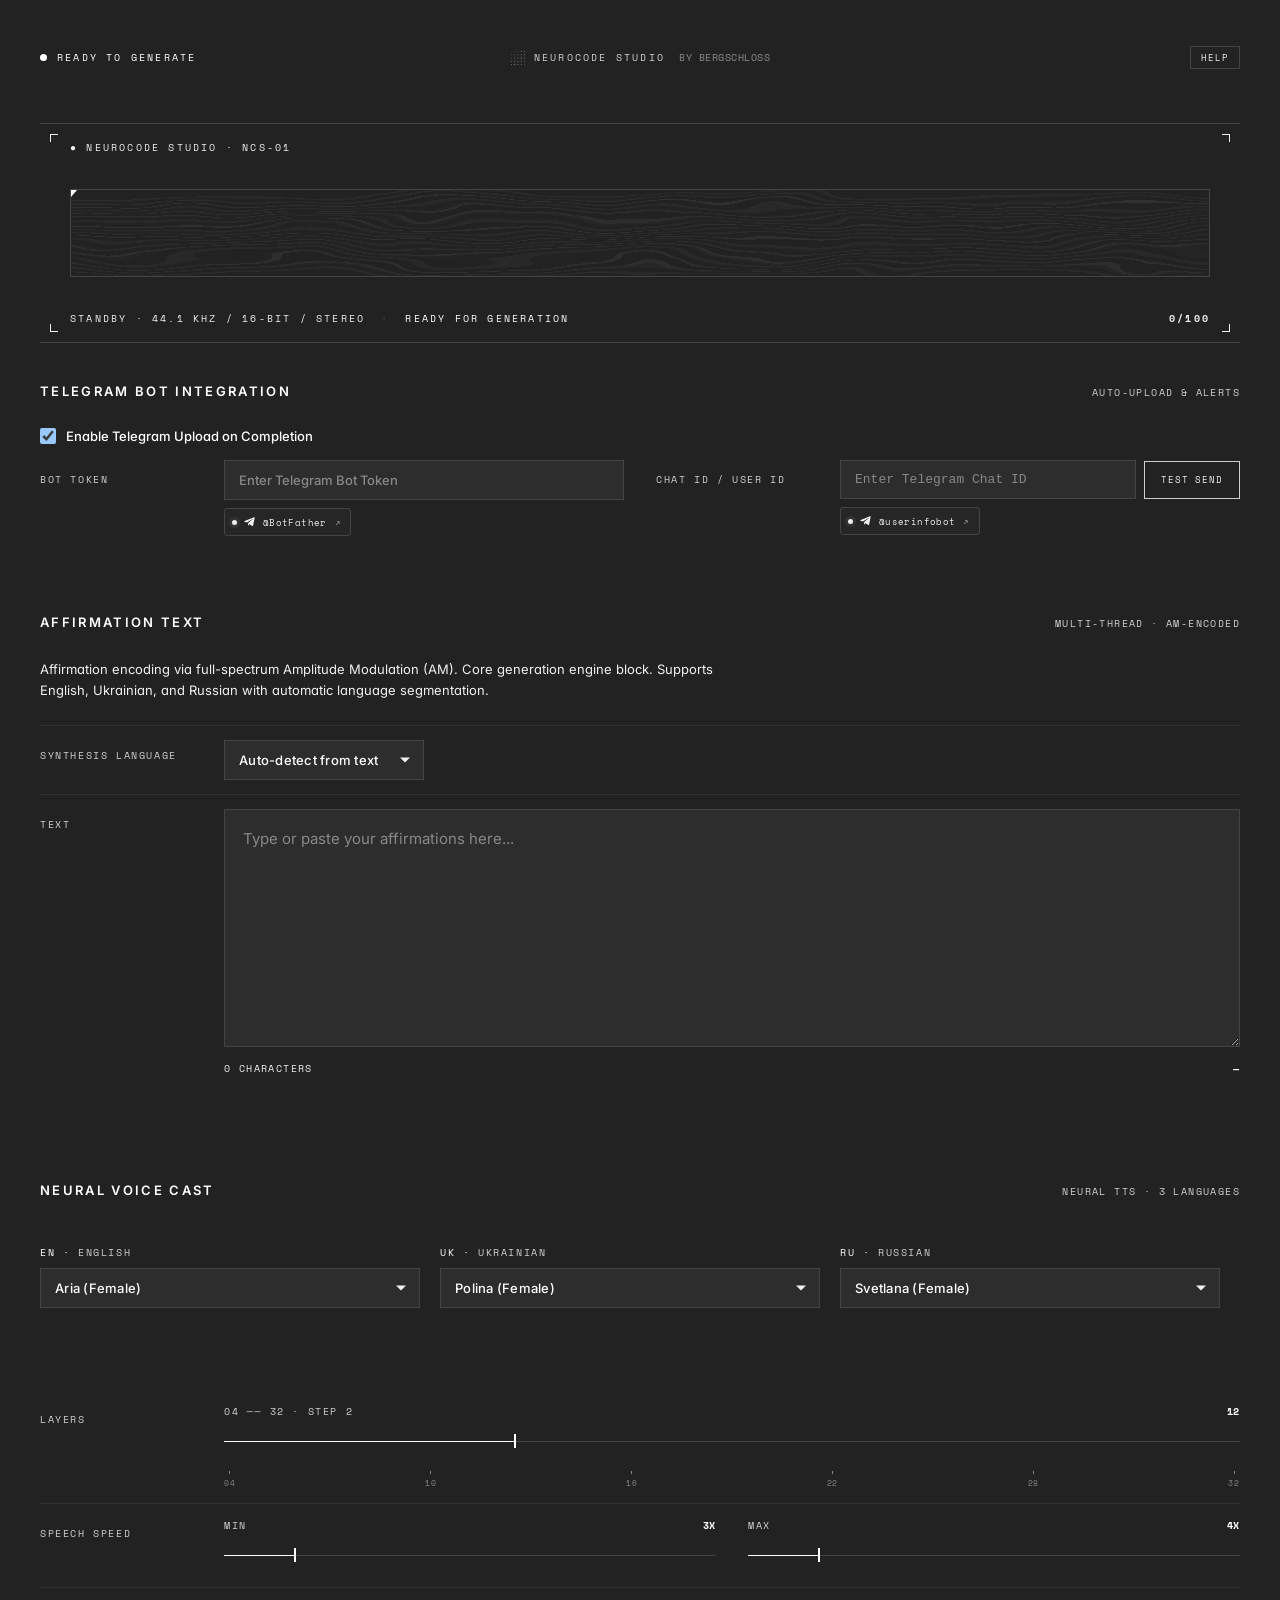
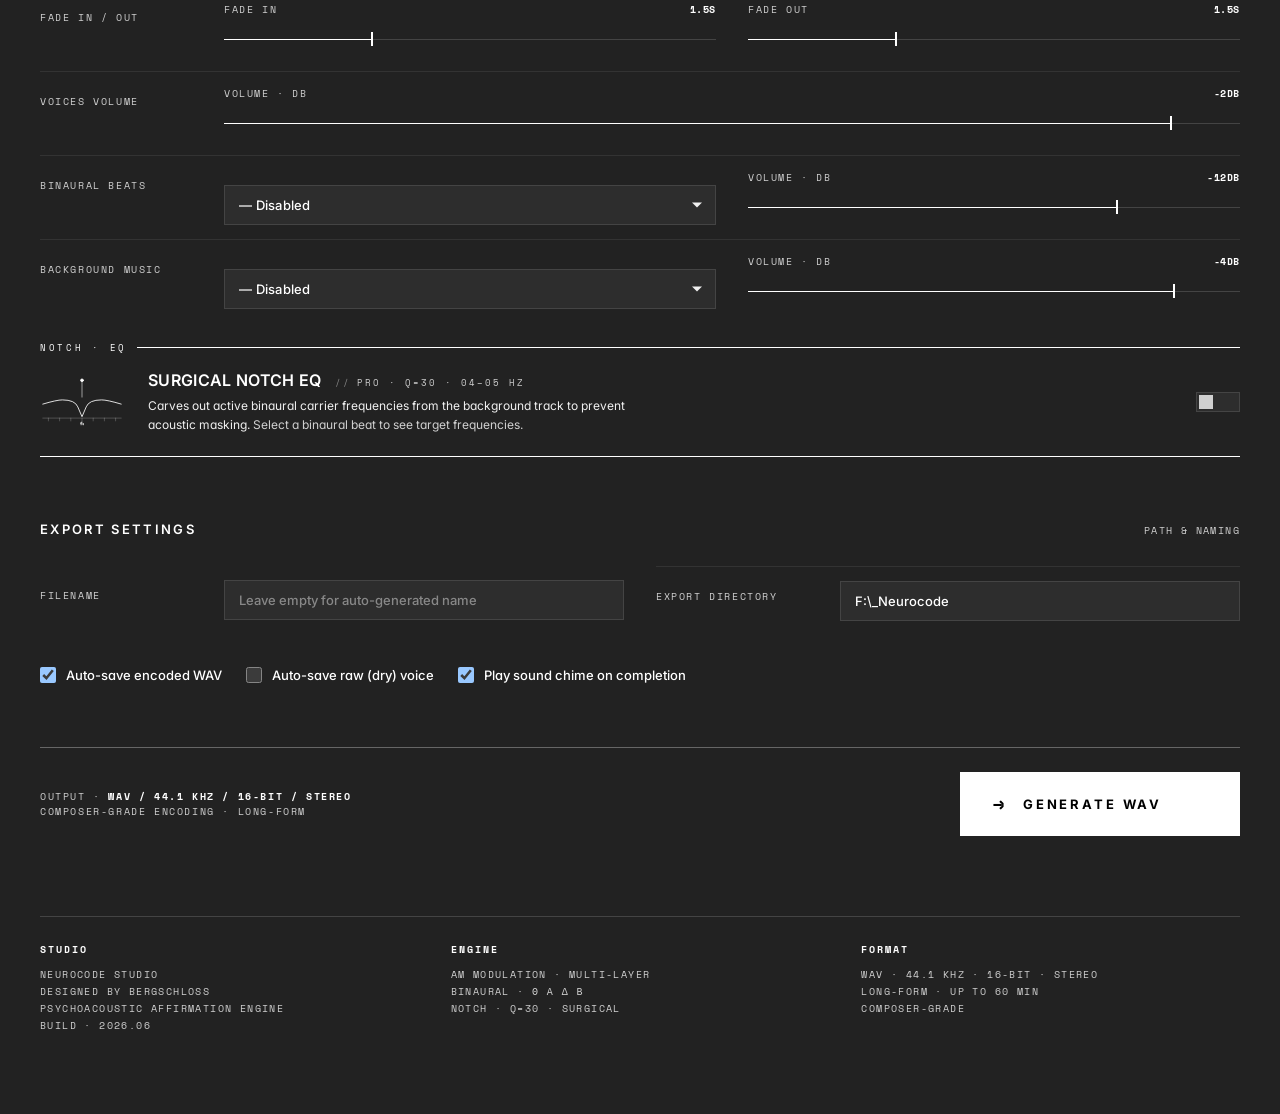
==== static/index.html @ 4fa25d0a "Enable automatic Telegram delivery by default" ====
<!DOCTYPE html>
<html lang="en" style="background: #222222; color-scheme: dark;">
<head>
<meta charset="UTF-8"/>
<meta name="viewport" content="width=device-width,initial-scale=1"/>
<meta name="theme-color" content="#222222"/>
<title>Neurocode Studio</title>
<link rel="preconnect" href="https://fonts.googleapis.com"/>
<link rel="preconnect" href="https://fonts.gstatic.com" crossorigin/>
<link href="https://fonts.googleapis.com/css2?family=Inter:wght@200;300;400;500;600;700;800;900&family=Space+Mono:wght@400;700&family=Noto+Serif+JP:wght@400;700&display=swap" rel="stylesheet"/>
<link rel="stylesheet" href="/static/style.css"/>
<style>
  html, body { background: #222222 !important; color: #ffffff !important; margin: 0; padding: 0; }
</style>
</head>
<body style="background: #222222; color: #ffffff;">

<div class="app">

  <!-- TOP BAR (status + meta) -->
  <div class="topbar">
    <div class="topbar-left">
      <span class="gen-status" id="gen-status" data-state="idle">
        <span class="gs-dot"></span>
        <span class="gs-state" id="gs-state">Ready to generate</span>
      </span>
    </div>
    <div class="topbar-center topbar-center-pulse">
      <svg id="grid-pulse-small" viewBox="0 0 170 170"></svg>
      <span>Neurocode Studio <span style="font-size: 10px; opacity: 0.6; font-weight: 300; letter-spacing: 0.5px; margin-left: 6px;">by Bergschloss</span></span>
    </div>
    <div class="topbar-right">
      <button class="loader-settings-btn" id="help-toggle-btn" onclick="toggleHelpMode()">Help</button>
    </div>
  </div>

  <!-- TOP LOADER SECTION -->
  <div id="top-loader-container">
    <!-- Loader Shell -->
    <div id="top-loader" class="loader-shell">
      <!-- Corners -->
      <div class="corner corner-tl"></div>
      <div class="corner corner-tr"></div>
      <div class="corner corner-bl"></div>
      <div class="corner corner-br"></div>

      <!-- Top bar -->
      <div class="loader-shell-top">
        <span>● NEUROCODE STUDIO · NCS-01</span>
      </div>

      <!-- Center content -->
      <div class="loader-content" id="loader-visual-content">
        <div class="lf-bar">
          <span class="lf-marker" aria-hidden="true"></span>
          <div class="lf-marble-base" aria-hidden="true">
            <svg viewBox="0 0 1000 88" preserveAspectRatio="none">
              <defs>
                <filter id="lf-liquid" x="-2%" y="-20%" width="104%" height="140%">
                  <feTurbulence type="fractalNoise" baseFrequency="0.006 0.025" numOctaves="2" seed="5">
                    <animate attributeName="baseFrequency" dur="18s"
                      values="0.006 0.025;0.012 0.04;0.006 0.025" repeatCount="indefinite"/>
                  </feTurbulence>
                  <feDisplacementMap in="SourceGraphic" scale="38"/>
                </filter>
              </defs>
              <g filter="url(#lf-liquid)" stroke="var(--lf-base)" stroke-width=".7" fill="none" id="lfBase"></g>
            </svg>
          </div>
          <div class="lf-fill" id="lfFill" style="width: 0%;">
            <div class="lf-marble-fill-inner" aria-hidden="true">
              <svg viewBox="0 0 1000 88" preserveAspectRatio="none">
                <g filter="url(#lf-liquid)" stroke="var(--lf-fill)" stroke-width=".75" fill="none" id="lfFillG"></g>
              </svg>
            </div>
          </div>
        </div>
      </div>

      <!-- Bottom bar -->
      <div class="loader-shell-bottom">
        <div class="loader-status-container">
          <span id="loader-stage-label" style="flex-shrink: 0;">STANDBY</span>
          <span style="color: var(--rule-strong); flex-shrink: 0;">·</span>
          <span id="loader-ticker-label">Ready for generation</span>
        </div>
        <span id="loader-pct-label" style="font-weight: 700; flex-shrink: 0;">0/100</span>
      </div>
    </div>
  </div>

  <!-- TELEGRAM EXPORT -->
  <section class="section telegram-section">
    <header class="section-head">
      <div class="section-title">Telegram Bot Integration</div>
      <div class="section-meta">Auto-Upload & Alerts</div>
    </header>

    <div style="margin-bottom: 16px; display: flex; align-items: center; gap: 10px;">
      <label class="checkbox-container" style="display: flex; align-items: center; gap: 10px; font-size: 13px; font-weight: 500; cursor: pointer; color: var(--text-muted);">
        <input type="checkbox" id="tg-enabled" checked style="width: 16px; height: 16px; accent-color: var(--accent-light); cursor: pointer;" onchange="toggleTgFields()"/>
        <span>Enable Telegram Upload on Completion</span>
      </label>
    </div>

    <div id="tg-fields-block" style="display: none; transition: opacity 0.3s ease;">
      <div class="grid-two-cols telegram-fields-grid">
        <div class="field">
          <div class="field-label">Bot Token</div>
          <div class="field-body">
            <input class="telegram-token-input" type="text" id="tg-token" placeholder="Enter Telegram Bot Token" autocomplete="off" spellcheck="false"/>
            <button class="telegram-helper" type="button" onclick="openTelegramHelper('BotFather')" aria-label="Open BotFather in Telegram">
              <span class="telegram-helper-dot" aria-hidden="true"></span>
              <svg class="telegram-helper-icon" viewBox="0 0 24 24" aria-hidden="true">
                <path d="M21.4 3.4 18.2 19c-.2 1.1-.9 1.4-1.8.9l-4.9-3.6-2.4 2.3c-.3.3-.5.5-1 .5l.4-5 9-8.1c.4-.4-.1-.6-.6-.2L5.8 12.8 1 11.3c-1-.3-1-1 .2-1.5L20 2.6c.9-.3 1.7.2 1.4.8Z"/>
              </svg>
              <span>@BotFather</span>
              <span class="telegram-helper-arrow" aria-hidden="true">↗</span>
            </button>
            <div class="help-block">HTTP API Token from @BotFather (e.g. 123456789:ABCDefGh...).</div>
          </div>
        </div>

        <div class="field">
          <div class="field-label">Chat ID / User ID</div>
          <div class="field-body">
            <div style="display: flex; gap: 8px; align-items: center;">
              <input type="text" id="tg-chat-id" placeholder="Enter Telegram Chat ID" style="flex: 1; font-family: monospace;"/>
              <button class="loader-settings-btn" id="btn-tg-test" style="height: 38px; padding: 0 16px; margin: 0; white-space: nowrap;" onclick="testTelegramConnection()">Test Send</button>
            </div>
            <button class="telegram-helper" type="button" onclick="openTelegramHelper('userinfobot')" aria-label="Open userinfobot in Telegram">
              <span class="telegram-helper-dot" aria-hidden="true"></span>
              <svg class="telegram-helper-icon" viewBox="0 0 24 24" aria-hidden="true">
                <path d="M21.4 3.4 18.2 19c-.2 1.1-.9 1.4-1.8.9l-4.9-3.6-2.4 2.3c-.3.3-.5.5-1 .5l.4-5 9-8.1c.4-.4-.1-.6-.6-.2L5.8 12.8 1 11.3c-1-.3-1-1 .2-1.5L20 2.6c.9-.3 1.7.2 1.4.8Z"/>
              </svg>
              <span>@userinfobot</span>
              <span class="telegram-helper-arrow" aria-hidden="true">↗</span>
            </button>
            <div class="help-block">Your personal Telegram User ID (e.g. 123456789). Do NOT enter the bot's ID. Use @userinfobot to find your ID.</div>
          </div>
        </div>
      </div>
    </div>
  </section>

  <!-- SECTION 01 — TEXT INPUT -->
  <section class="section">
    <header class="section-head">
      <div class="section-title">Affirmation Text</div>
      <div class="section-meta">Multi-thread · AM-encoded</div>
    </header>
    <div class="section-desc">
      Affirmation encoding via full-spectrum Amplitude Modulation (AM). Core generation engine block. Supports English, Ukrainian, and Russian with automatic language segmentation.
    </div>

    <div class="field">
      <div class="field-label">Synthesis Language</div>
      <div class="field-body">
        <div class="sel-wrap">
          <select id="lang-main" onchange="onInput('main')">
            <option value="auto" selected>Auto-detect from text</option>
            <option value="en">English · EN</option>
            <option value="uk">Ukrainian · UK</option>
            <option value="ru">Russian · RU</option>
          </select>
        </div>
        <div class="help-block">Speech synthesis language. "Auto" will dynamically detect the language for each sentence based on character patterns.</div>
      </div>
    </div>

    <div class="field">
      <div class="field-label">Text</div>
      <div class="field-body">
        <textarea id="text-main" rows="8" oninput="onInput('main')" autocomplete="off" placeholder="Type or paste your affirmations here..."></textarea>
        <div class="info-row">
          <span id="count-main">0 characters</span>
          <span id="dur-main">—</span>
        </div>
        <div class="lang-preview" id="preview-main"></div>
        <div class="help-block">Enter affirmation sentences to synthesize and layer across different speeds and carrier frequencies. The generated audio is experimental and is not a medical treatment.</div>
      </div>
    </div>
  </section>

  <!-- SECTION 02 — VOICE -->
  <section class="section">
    <header class="section-head">
      <div class="section-title">Neural Voice Cast</div>
      <div class="section-meta">Neural TTS · 3 Languages</div>
    </header>

    <div class="voice-grid">
      <div class="lang-group">
        <label><span class="lg-num">EN · </span>English</label>
        <div class="sel-wrap">
          <select id="voice-en">
            <option value="en-US-AriaNeural">Aria (Female)</option>
            <option value="en-US-GuyNeural">Guy (Male)</option>
          </select>
        </div>
      </div>
      <div class="lang-group">
        <label><span class="lg-num">UK · </span>Ukrainian</label>
        <div class="sel-wrap">
          <select id="voice-uk">
            <option value="uk-UA-PolinaNeural">Polina (Female)</option>
            <option value="uk-UA-OstapNeural">Ostap (Male)</option>
          </select>
        </div>
      </div>
      <div class="lang-group">
        <label><span class="lg-num">RU · </span>Russian</label>
        <div class="sel-wrap">
          <select id="voice-ru">
            <option value="ru-RU-SvetlanaNeural">Svetlana (Female)</option>
            <option value="ru-RU-DmitryNeural">Dmitry (Male)</option>
          </select>
        </div>
      </div>
    </div>
    <div class="help-block" style="margin-top: 14px;">Select the neural voice to use for each detected language.</div>
  </section>

  <!-- SECTION 03 — PARAMS -->
  <section class="section">

    <!-- Encoder core -->
    <div class="field">
      <div class="field-label">Layers</div>
      <div class="field-body">
        <div class="slider-block" id="layers-slider-block">
          <div class="slider-meta"><span class="desc">04 ── 32 · step 2</span><span class="v" id="lbl-layers">12</span></div>
          <div class="slider-track">
            <input type="range" id="layers" min="4" max="32" step="2" value="12" oninput="sync(this,'lbl-layers')"/>
          </div>
          <div class="slider-ticks"><span>04</span><span>10</span><span>16</span><span>22</span><span>28</span><span>32</span></div>
        </div>
        <div class="help-block">The number of parallel layers of AM-modulated speech to build psychoacoustic density. More layers create a thicker chorus effect but require more processing time.</div>
      </div>
    </div>

    <div class="field">
      <div class="field-label">Speech Speed</div>
      <div class="field-body">
        <div class="grid-two-cols">
          <div class="slider-block">
            <div class="slider-meta"><span class="desc">Min</span><span class="v" id="lbl-smin">3x</span></div>
            <div class="slider-track">
              <input type="range" id="speed-min" min="2" max="9" step="0.5" value="3" oninput="sync(this,'lbl-smin','x')"/>
            </div>
          </div>
          <div class="slider-block">
            <div class="slider-meta"><span class="desc">Max</span><span class="v" id="lbl-smax">4x</span></div>
            <div class="slider-track">
              <input type="range" id="speed-max" min="3" max="10" step="0.5" value="4" oninput="sync(this,'lbl-smax','x')"/>
            </div>
          </div>
        </div>
        <div class="help-block">The rate of speech speed-up for the audio layers. Each layer is stretched by a random rate within these limits to create an asynchronous choir effect.</div>
      </div>
    </div>

    <div class="field">
      <div class="field-label">Fade In / Out</div>
      <div class="field-body">
        <div class="grid-two-cols">
          <div class="slider-block">
            <div class="slider-meta"><span class="desc">Fade In</span><span class="v" id="lbl-sil-start">1.5s</span></div>
            <div class="slider-track">
              <input type="range" id="sil-start" min="0" max="5" step="0.5" value="1.5" oninput="sync(this,'lbl-sil-start','s')"/>
            </div>
          </div>
          <div class="slider-block">
            <div class="slider-meta"><span class="desc">Fade Out</span><span class="v" id="lbl-sil-end">1.5s</span></div>
            <div class="slider-track">
              <input type="range" id="sil-end" min="0" max="5" step="0.5" value="1.5" oninput="sync(this,'lbl-sil-end','s')"/>
            </div>
          </div>
        </div>
        <div class="help-block">The duration in seconds for smooth volume fade-in at the beginning and fade-out at the end of the track.</div>
      </div>
    </div>

    <div class="field">
      <div class="field-label">Voices Volume</div>
      <div class="field-body">
        <div class="slider-block">
          <div class="slider-meta"><span class="desc">Volume · dB</span><span class="v" id="lbl-voice-vol">-2dB</span></div>
          <div class="slider-track">
            <input type="range" id="voice-volume" min="-30" max="0" step="1" value="-2" oninput="sync(this,'lbl-voice-vol','dB')"/>
          </div>
        </div>
        <div class="help-block">Adjust the relative volume of the modulated voice layers in the mix. 0 dB is full volume.</div>
      </div>
    </div>

    <div class="field">
      <div class="field-label">Binaural Beats</div>
      <div class="field-body">
        <div class="grid-two-cols" style="align-items:end">
          <div class="sel-wrap">
            <select id="binaural-type">
              <option value="none" selected>— Disabled</option>
              <option value="turbo_manipura">Turbo-Manipura · 126Hz+330Hz+528Hz</option>
              <option value="theta">Theta · 04 Hz · Meditation</option>
              <option value="alpha">Alpha · 10 Hz · Focus</option>
              <option value="delta">Delta · 02 Hz · Sleep / Repair</option>
              <option value="beta">Beta · 15 Hz · Activity</option>
            </select>
          </div>
          <div class="slider-block">
            <div class="slider-meta"><span class="desc">Volume · dB</span><span class="v" id="lbl-binaural-vol">-12dB</span></div>
            <div class="slider-track">
              <input type="range" id="binaural-volume" min="-30" max="-6" step="1" value="-12" oninput="sync(this,'lbl-binaural-vol','dB')"/>
            </div>
          </div>
        </div>
        <div class="help-block">Optional binaural beat presets for experimentation. Headphones are required to perceive the channel-frequency difference; specific health or cognitive effects are not guaranteed.</div>
      </div>
    </div>

    <div class="field">
      <div class="field-label">Background Music</div>
      <div class="field-body">
        <div class="grid-two-cols" style="align-items:end">
          <div class="sel-wrap">
            <select id="music-type">
              <option value="none">— Disabled</option>
            </select>
          </div>
          <div class="slider-block">
            <div class="slider-meta"><span class="desc">Volume · dB</span><span class="v" id="lbl-music-vol">-4dB</span></div>
            <div class="slider-track">
              <input type="range" id="music-volume" min="-30" max="0" step="1" value="-4" oninput="sync(this,'lbl-music-vol','dB')"/>
            </div>
          </div>
        </div>
        <div class="help-block">Background musical track for pleasant listening. Voice layers and binaural carriers will be mixed down together with this music.</div>
      </div>
    </div>

    <!-- NOTCH EQ -->
    <div id="notch-row">
      <div class="notch-icon" aria-hidden="true">
        <!-- Editorial monochrome: frequency response with surgical notch -->
        <svg viewBox="0 0 120 70" fill="none" stroke="currentColor" stroke-linecap="round" stroke-linejoin="round">
          <!-- baseline -->
          <line x1="4" y1="58" x2="116" y2="58" stroke-width=".6" opacity=".5"/>
          <!-- frequency ticks on baseline -->
          <g stroke-width=".6" opacity=".5">
            <line x1="12" y1="58" x2="12" y2="62"/>
            <line x1="28" y1="58" x2="28" y2="62"/>
            <line x1="44" y1="58" x2="44" y2="62"/>
            <line x1="60" y1="58" x2="60" y2="64"/>
            <line x1="76" y1="58" x2="76" y2="62"/>
            <line x1="92" y1="58" x2="92" y2="62"/>
            <line x1="108" y1="58" x2="108" y2="62"/>
          </g>
          <!-- response curve carved at center -->
          <path d="M4 38 Q 24 32 32 32 Q 50 32 54 42 L 60 56 L 66 42 Q 70 32 88 32 Q 96 32 116 38" stroke-width="1.2"/>
          <!-- marker line -->
          <line x1="60" y1="6" x2="60" y2="28" stroke-width=".8"/>
          <circle cx="60" cy="4" r="2" fill="currentColor"/>
          <!-- frequency label hairlines -->
          <text x="60" y="68" text-anchor="middle" font-family="Space Mono" font-size="5" fill="currentColor" opacity=".7">f₀</text>
        </svg>
      </div>
      <div class="notch-body">
        <div class="notch-head">
          <div class="notch-title">Surgical Notch EQ</div>
          <div class="notch-tag">Pro · Q=30 · 04–05 Hz</div>
        </div>
        <div id="notch-desc">Carves out the active binaural carrier frequencies from the background track to prevent acoustic masking. Active only when binaural + music are enabled.</div>
      </div>
      <label class="switch" title="Notch EQ">
        <input type="checkbox" id="notch-toggle">
        <span class="slider"></span>
      </label>
      <div class="help-block">A narrow notch filter that reduces background-music energy at the selected carrier frequencies.</div>
    </div>
  </section>

  <!-- SECTION 04 — EXPORT SETTINGS -->
  <section class="section">
    <header class="section-head">
      <div class="section-title">Export Settings</div>
      <div class="section-meta">Path & Naming</div>
    </header>

    <div class="grid-two-cols">
      <div class="field">
        <div class="field-label">Filename</div>
        <div class="field-body">
          <input type="text" id="export-filename" placeholder="Leave empty for auto-generated name"/>
          <div class="help-block">Specify a custom name for the exported file (e.g. my_track). Leave empty to auto-generate a name based on the text and music.</div>
        </div>
      </div>

      <div class="field">
        <div class="field-label">Export Directory</div>
        <div class="field-body">
          <div style="display: flex; gap: 8px; align-items: center;">
            <input type="text" id="export-dir" placeholder="F:\_Neurocode" value="F:\_Neurocode" style="flex: 1;"/>
            <button class="loader-settings-btn" id="btn-browse-folder" style="display: none; height: 38px; padding: 0 16px; margin: 0;" onclick="browseFolder()">Browse...</button>
          </div>
          <div class="help-block">Disk directory where the WAV files will be written. If a relative path is provided (e.g., outputs), it will be relative to the application's root folder.</div>
        </div>
      </div>
    </div>

    <div style="margin-top: 16px; display: flex; gap: 24px; flex-wrap: wrap; border-top: 1px solid var(--border-color); padding-top: 16px;">
      <label class="checkbox-container" style="display: flex; align-items: center; gap: 10px; font-size: 13px; font-weight: 500; cursor: pointer; color: var(--text-muted);">
        <input type="checkbox" id="export-autosave-encoded" checked style="width: 16px; height: 16px; accent-color: var(--accent-light); cursor: pointer;"/>
        <span>Auto-save encoded WAV</span>
      </label>
      
      <label class="checkbox-container" style="display: flex; align-items: center; gap: 10px; font-size: 13px; font-weight: 500; cursor: pointer; color: var(--text-muted);">
        <input type="checkbox" id="export-autosave-raw" style="width: 16px; height: 16px; accent-color: var(--accent-light); cursor: pointer;"/>
        <span>Auto-save raw (dry) voice</span>
      </label>
      
      <label class="checkbox-container" style="display: flex; align-items: center; gap: 10px; font-size: 13px; font-weight: 500; cursor: pointer; color: var(--text-muted);">
        <input type="checkbox" id="export-sound" checked style="width: 16px; height: 16px; accent-color: var(--accent-light); cursor: pointer;"/>
        <span>Play sound chime on completion</span>
      </label>
    </div>
  </section>

  <!-- ACTION -->
  <div class="action">
    <div class="action-meta">
      Output · <strong>WAV / 44.1 kHz / 16-bit / Stereo</strong><br/>
      Composer-grade encoding · long-form
    </div>
    <button class="btn-generate" id="btn-gen" onclick="generate()">
      <span>Generate WAV</span>
    </button>
    <button class="loader-settings-btn" id="btn-cancel" style="display:none; height:48px; padding:0 20px;" onclick="cancelGeneration()">
      Cancel
    </button>
  </div>

  <!-- PROGRESS -->
  <div class="progress-wrap" id="prog-wrap">
    <div class="progress-label"><span id="prog-stage">Processing...</span><span id="prog-pct">0%</span></div>
    <div class="progress-bar"><div class="progress-fill" id="prog-fill"></div></div>
    <div class="progress-wrap-ticks">
      <div class="progress-ticks"><span>00</span><span>25</span><span>50</span><span>75</span><span>100</span></div>
    </div>
    <div class="status-text" id="status-txt">Preparing...</div>
  </div>

  <div class="error-text" id="err-txt"></div>

  <!-- TELEGRAM UPLOADING STATUS WIDGET -->
  <div id="tg-upload-wrap" style="display: none; margin-top: 16px; padding: 16px 20px; border: 1px solid rgba(0, 136, 204, 0.25); border-radius: 8px; background: rgba(0, 136, 204, 0.04); transition: all 0.3s ease;">
    <div style="display: flex; justify-content: space-between; align-items: center; margin-bottom: 10px;">
      <div style="display: flex; align-items: center; gap: 10px; font-family: 'Space Mono', monospace; font-size: 12px; color: #0088cc; font-weight: 600;">
        <svg width="15" height="15" viewBox="0 0 24 24" fill="currentColor" style="flex-shrink: 0;"><path d="M21.4 3.4 18.2 19c-.2 1.1-.9 1.4-1.8.9l-4.9-3.6-2.4 2.3c-.3.3-.5.5-1 .5l.4-5 9-8.1c.4-.4-.1-.6-.6-.2L5.8 12.8 1 11.3c-1-.3-1-1 .2-1.5L20 2.6c.9-.3 1.7.2 1.4.8Z"/></svg>
        <span id="tg-upload-status-text">Uploading audio to Telegram Bot...</span>
      </div>
      <span id="tg-upload-badge" style="font-size: 10px; font-weight: 700; font-family: 'Space Mono', monospace; padding: 3px 8px; border-radius: 4px; background: rgba(0, 136, 204, 0.15); color: #0088cc; letter-spacing: 0.5px;">UPLOADING</span>
    </div>
    <div style="height: 4px; background: rgba(255,255,255,0.06); border-radius: 2px; overflow: hidden; position: relative;">
      <div id="tg-upload-fill" class="tg-upload-animated-bar" style="height: 100%; width: 40%; background: #0088cc; border-radius: 2px; position: absolute;"></div>
    </div>
  </div>

  <!-- SUCCESS NOTIFICATION -->
  <div class="success-wrap" id="success-wrap" style="display: none; text-align: center; padding: 24px; border: 1px solid var(--border-color); border-radius: 8px; background: rgba(255,255,255,0.01); margin-top: 20px;">
    <div style="font-size: 16px; font-weight: 600; color: var(--accent-light); margin-bottom: 8px; font-family: 'Space Mono', monospace; letter-spacing: 1px;">✓ GENERATION COMPLETE</div>
    <div style="font-size: 13px; color: var(--text-muted); line-height: 1.6;" id="success-message">
      Files saved to:<br/>
      <code id="success-path-encoded" style="display:block; margin: 10px 0; color: #fff; font-family: 'Space Mono', monospace; font-size: 12px; word-break: break-all; padding: 8px 12px; background: rgba(0,0,0,0.2); border-radius: 4px; border: 1px solid var(--border-color);">-</code>
      <code id="success-path-raw" style="display:block; margin: 10px 0; color: var(--text-muted); font-family: 'Space Mono', monospace; font-size: 12px; word-break: break-all; padding: 8px 12px; background: rgba(0,0,0,0.2); border-radius: 4px; border: 1px solid var(--border-color);">-</code>
    </div>
  </div>

  <!-- FOOTER -->
  <footer class="footer">
    <div>
      <h4>Studio</h4>
      Neurocode Studio<br/>
      Designed by Bergschloss<br/>
      Psychoacoustic affirmation engine<br/>
      Build · 2026.06
    </div>
    <div>
      <h4>Engine</h4>
      AM modulation · multi-layer<br/>
      Binaural · θ α δ β<br/>
      Notch · Q=30 · surgical
    </div>
    <div>
      <h4>Format</h4>
      WAV · 44.1 kHz · 16-bit · stereo<br/>
      Long-form · up to 60 min<br/>
      Composer-grade
    </div>
  </footer>
</div>

<script src="/static/app.js"></script>
</body>
</html>
---- static/style.css ----
/* =====================================================
   NEUROCODE STUDIO · Editorial Monochrome
   Pure black canvas · Swiss type · liquid marble hero
   ===================================================== */

*,*::before,*::after{margin:0;padding:0;box-sizing:border-box}

@keyframes tgPulseGlide {
  0% { left: 0%; width: 25%; }
  50% { left: 45%; width: 45%; }
  100% { left: 75%; width: 25%; }
}
.tg-upload-animated-bar {
  animation: tgPulseGlide 1.6s infinite ease-in-out;
}

:root{
  --bg:#222222;
  --ink:#fff;
  --ink-2:#f0f0f0;
  --ink-3:#d0d0d0;
  --ink-4:#888888;
  --rule:#444444;
  --rule-strong:#666666;
  --hair:#333333;

  --t-display:'Inter',Helvetica,Arial,sans-serif;
  --t-mono:'Space Mono','JetBrains Mono',monospace;
  --t-jp:'Noto Serif JP',serif;
}

html,body{background:var(--bg);color:var(--ink)}
body{
  font-family:var(--t-display);
  min-height:100vh;
  overflow-x:hidden;
  -webkit-font-smoothing:antialiased;
  font-feature-settings:"ss01","cv11";
}

::selection{background:var(--ink);color:#000}

/* Generic hairline rule */
.rule{display:block;width:100%;height:1px;background:var(--rule);border:0;margin:0}
.rule-strong{background:var(--rule-strong)}

/* ---------- Container ---------- */
.app{
  max-width:1280px;margin:0 auto;
  padding:32px 40px 80px;
  position:relative;
  isolation:isolate;
}

/* ---------- Topbar (replaces old status pill, full-width) ---------- */
.topbar{
  display:grid;grid-template-columns:1fr auto 1fr;
  align-items:center;gap:24px;
  padding:14px 0;
  font-family:var(--t-mono);
  font-size:10px;letter-spacing:.22em;text-transform:uppercase;
  color:var(--ink-3);
  margin-bottom:40px;
}
.topbar-left{display:flex;align-items:center;gap:18px}
.topbar-center{display:flex;align-items:center;gap:14px;justify-content:center}
.topbar-right{display:flex;align-items:center;gap:18px;justify-content:flex-end}
.topbar .sep{color:var(--ink-4)}
.topbar .val{color:var(--ink)}

/* Status indicator */
.gen-status{
  display:inline-flex;align-items:center;gap:10px;
}
.gen-status .gs-dot{
  width:7px;height:7px;border-radius:50%;background:var(--ink);
  box-shadow:0 0 0 0 rgba(255,255,255,.7);
  animation:livepulse 1.8s ease-in-out infinite;
  flex-shrink:0;
}
@keyframes livepulse{
  0%,100%{box-shadow:0 0 0 0 rgba(255,255,255,.5)}
  50%{box-shadow:0 0 0 6px rgba(255,255,255,0)}
}
.gs-state{color:var(--ink)}
.gen-status[data-state="processing"] .gs-dot{animation-duration:.6s}
.gen-status[data-state="error"] .gs-dot{background:#fff;animation:none;box-shadow:0 0 0 1px #fff}

/* ---------- Hero (masthead + liquid marble) ---------- */
.hero{
  position:relative;
  display:grid;grid-template-columns:minmax(280px, 460px) 1fr;
  gap:32px;
  margin-bottom:64px;
  border-bottom:1px solid var(--rule);
  padding-bottom:24px;
}
.masthead{
  position:relative;z-index:2;
  display:flex;flex-direction:column;
  gap:18px;
  padding-top:8px;
}
.masthead .brand-symbol{
  width:160px;height:160px;
  display:block;margin:-6px 0 4px;
}
.masthead .brand-symbol svg{width:100%;height:100%;display:block}
.masthead .dash{
  width:48px;height:1px;background:var(--ink);margin:4px 0;
}
.masthead .dates{
  font-family:var(--t-mono);font-size:13px;font-weight:400;
  color:var(--ink);letter-spacing:.04em;
}
.masthead .brand-title{
  font-family:var(--t-display);
  font-size:24px;font-weight:700;letter-spacing:.02em;
  color:var(--ink);text-transform:uppercase;
  margin-top:22px;
}
.masthead .meta{
  font-family:var(--t-mono);
  font-size:11px;line-height:1.6;letter-spacing:.06em;
  color:var(--ink-2);text-transform:uppercase;
  margin-top:6px;
}
.masthead .ticks{
  display:flex;align-items:flex-end;gap:18px;margin-top:18px;
  font-family:var(--t-mono);font-size:9px;letter-spacing:.1em;
  color:var(--ink-3);text-transform:uppercase;
}
.masthead .ticks span{
  display:flex;flex-direction:column;align-items:center;gap:4px;
}
.masthead .ticks span::before{
  content:"";width:1px;height:6px;background:var(--ink-3);
}
.masthead .ticks span.active::before{height:10px;background:var(--ink)}
.masthead .ticks span.active{color:var(--ink)}
.masthead .scale-pointer{
  display:flex;align-items:center;gap:10px;margin-top:14px;
  font-family:var(--t-mono);font-size:10px;letter-spacing:.16em;
  color:var(--ink-2);
}
.masthead .scale-pointer .arrow{
  display:inline-block;width:0;height:0;
  border-left:6px solid var(--ink);
  border-top:4px solid transparent;border-bottom:4px solid transparent;
}




.marble::after{
  content:"";position:absolute;inset:0;pointer-events:none;
  background:linear-gradient(90deg, rgba(0,0,0,.4), transparent 30%, transparent 70%, rgba(0,0,0,.6));
}
.marble-tag{
  position:absolute;right:12px;bottom:12px;z-index:2;
  font-family:var(--t-mono);font-size:10px;letter-spacing:.18em;
  color:var(--ink-2);text-transform:uppercase;
}
.marble-tag::before{content:"";display:inline-block;width:8px;height:1px;background:var(--ink-2);vertical-align:middle;margin-right:8px}

/* ---------- Section ---------- */
.section{margin-bottom:64px;position:relative}
.section-head{
  display:grid;grid-template-columns:1fr auto;gap:24px;align-items:baseline;
  padding-bottom:4px;
  margin-bottom:24px;
}
.section-num{
  display:none;
}
.section-title{
  font-family:var(--t-display);font-size:13px;font-weight:600;letter-spacing:.18em;
  text-transform:uppercase;color:var(--ink);
}
.section-meta{
  font-family:var(--t-mono);font-size:10px;letter-spacing:.14em;
  color:var(--ink-3);text-transform:uppercase;
}
.section-desc{
  margin-left:0;max-width:680px;
  font-family:var(--t-display);font-size:13px;line-height:1.6;
  color:var(--ink-2);margin-bottom:24px;
}

/* ---------- Form layout ---------- */
.field{
  display:grid;grid-template-columns:160px 1fr;gap:24px;align-items:start;
  padding:14px 0;border-top:1px solid var(--hair);
}
.field:first-child{border-top:0}
.field-label{
  font-family:var(--t-mono);font-size:10px;letter-spacing:.16em;
  color:var(--ink-3);text-transform:uppercase;padding-top:8px;
}
.field-label .num{color:var(--ink);font-weight:700}
.field-body{min-width:0}
.field-row{display:flex;align-items:center;gap:14px;flex-wrap:wrap}

/* Textarea */
textarea{
  width:100%;
  background:#2d2d2d;
  border:1px solid var(--rule);
  color:var(--ink);
  font-family:var(--t-display);
  font-size:15px;line-height:1.7;font-weight:400;
  padding:16px 18px;resize:vertical;outline:none;
  transition:border-color .2s, background-color .2s;
  border-radius:0;
}
textarea::placeholder{color:var(--ink-4);font-style:normal}
textarea:focus{border-color:var(--ink);background:#333333}

/* Select */
.sel-wrap{position:relative;display:inline-block;min-width:200px}
.sel-wrap::after{
  content:"";position:absolute;right:14px;top:50%;
  width:0;height:0;
  border-left:5px solid transparent;border-right:5px solid transparent;
  border-top:5px solid var(--ink-2);
  transform:translateY(-50%);pointer-events:none;
}
select{
  width:100%;background:#2d2d2d;
  border:1px solid var(--rule);border-radius:0;
  color:var(--ink);font-family:var(--t-display);
  font-size:13px;font-weight:500;
  padding:11px 36px 11px 14px;
  outline:none;cursor:pointer;
  appearance:none;-webkit-appearance:none;-moz-appearance:none;
  transition:border-color .2s, background-color .2s;
  letter-spacing:.02em;
}
select:hover{border-color:var(--ink-2);background:#333333}
select:focus{border-color:var(--ink);background:#333333}
select option{background:#2d2d2d;color:var(--ink);padding:8px}

/* Slider */
.slider-block{display:flex;flex-direction:column;gap:8px;min-width:0}
.slider-meta{
  display:flex;justify-content:space-between;align-items:baseline;
  font-family:var(--t-mono);font-size:10px;letter-spacing:.16em;
  color:var(--ink-3);text-transform:uppercase;
}
.slider-meta .v{color:var(--ink);font-weight:700;letter-spacing:.06em}
.slider-meta .desc{color:var(--ink-3)}
.slider-track{position:relative;padding:6px 0}
input[type=range]{
  width:100%;height:14px;background:transparent;cursor:pointer;
  outline:none;border:none;
  appearance:none;-webkit-appearance:none;
  --pct:50%;
  position:relative;z-index:2;
}
input[type=range]::-webkit-slider-runnable-track{
  height:1px;background:linear-gradient(90deg, var(--ink) 0%, var(--ink) var(--pct), var(--rule) var(--pct), var(--rule) 100%);
}
input[type=range]::-webkit-slider-thumb{
  appearance:none;-webkit-appearance:none;
  width:2px;height:14px;border-radius:0;
  background:var(--ink);
  cursor:pointer;
  margin-top:-7px;
  transition:transform .15s;
}
input[type=range]::-webkit-slider-thumb:hover{
  transform:scaleX(3);
}
input[type=range]::-moz-range-track{height:1px;background:var(--rule);border:none;border-radius:0}
input[type=range]::-moz-range-progress{height:1px;background:var(--ink);border-radius:0}
input[type=range]::-moz-range-thumb{
  width:2px;height:14px;border-radius:0;background:var(--ink);border:none;
}
/* Slider tick scale */
.slider-ticks{
  display:flex;justify-content:space-between;
  font-family:var(--t-mono);font-size:8px;letter-spacing:.1em;
  color:var(--ink-4);text-transform:uppercase;
  margin-top:4px;
}
.slider-ticks span{
  display:flex;flex-direction:column;align-items:center;gap:3px;
}
.slider-ticks span::before{
  content:"";width:1px;height:3px;background:var(--ink-4);
}

/* Toggle */
.switch{
  position:relative;display:inline-block;
  width:44px;height:20px;flex-shrink:0;
}
.switch input{opacity:0;width:0;height:0}
.slider{
  position:absolute;inset:0;cursor:pointer;
  background:#2d2d2d;
  border:1px solid var(--rule);
  transition:.25s;
}
.slider::before{
  content:"";position:absolute;
  width:14px;height:14px;
  left:2px;top:50%;transform:translateY(-50%);
  background:var(--ink-3);
  transition:.25s ease;
}
.switch:hover .slider{border-color:var(--ink-2)}
.switch input:checked + .slider{border-color:var(--ink);background:var(--ink)}
.switch input:checked + .slider::before{transform:translate(22px,-50%);background:#000}

/* Language chips */
.lang-preview{display:flex;gap:6px;flex-wrap:wrap;min-height:18px;margin-top:10px}
.chip{
  display:inline-flex;align-items:center;gap:6px;
  padding:3px 10px;border:1px solid var(--ink);
  font-family:var(--t-mono);font-size:9px;font-weight:700;
  letter-spacing:.18em;text-transform:uppercase;
  color:var(--ink);background:transparent;
  animation:chipIn .3s ease;
}
@keyframes chipIn{from{opacity:0;transform:translateY(3px)}to{opacity:1;transform:none}}
.chip-uk{} .chip-ru{} .chip-en{}
.chip-uk::before{content:"·"; color:var(--ink-3)}
.chip-ru::before{content:"·"; color:var(--ink-3)}
.chip-en::before{content:"·"; color:var(--ink-3)}

/* Info row under text */
.info-row{
  display:flex;justify-content:space-between;align-items:baseline;
  font-family:var(--t-mono);font-size:10px;letter-spacing:.14em;
  color:var(--ink-3);text-transform:uppercase;
  margin-top:10px;
}
.info-row #count-main{color:var(--ink-2)}
.info-row #dur-main{color:var(--ink);font-weight:700}

/* Pipeline diagram (editorial) */
.pipeline{
  display:grid;grid-template-columns:repeat(5,1fr);
  align-items:center;gap:0;
  padding:24px 0;margin-bottom:24px;
  border-top:1px solid var(--rule);border-bottom:1px solid var(--rule);
}
.flow-block{
  text-align:center;padding:0 14px;
  font-family:var(--t-mono);font-size:10px;letter-spacing:.16em;
  text-transform:uppercase;color:var(--ink-2);
}
.flow-block .fb-name{
  font-family:var(--t-display);font-size:13px;letter-spacing:.02em;
  font-weight:600;color:var(--ink);text-transform:uppercase;
  display:block;margin-bottom:6px;
}
.flow-block .fb-sub{
  font-size:9px;letter-spacing:.14em;color:var(--ink-3);
}
.flow-arrow{
  display:flex;align-items:center;justify-content:center;
  color:var(--ink-3);
}
.flow-arrow svg{width:100%;height:14px;max-width:80px}

/* Voice grid */
.voice-grid{
  display:grid;grid-template-columns:repeat(3,1fr);
  gap:0;
}
.lang-group{
  padding:18px 20px 18px 0;
}
.lang-group label{
  display:block;
  font-family:var(--t-mono);font-size:10px;letter-spacing:.16em;
  color:var(--ink-3);text-transform:uppercase;margin-bottom:8px;
}
.lang-group label .lg-num{color:var(--ink)}

/* Notch EQ — premium editorial row */
#notch-row{
  display:grid;grid-template-columns:auto 1fr auto;
  gap:24px;align-items:center;
  padding:22px 0;margin-top:24px;
  border-top:1px solid var(--ink);border-bottom:1px solid var(--ink);
  position:relative;
}
#notch-row::before{
  content:"NOTCH · EQ";position:absolute;top:-7px;left:0;
  background:var(--bg);padding:0 10px 0 0;
  font-family:var(--t-mono);font-size:9px;letter-spacing:.3em;
  color:var(--ink);
}
.notch-icon{
  width:84px;height:64px;flex-shrink:0;
  display:flex;align-items:center;justify-content:center;
  color:var(--ink);
}
.notch-icon svg{width:100%;height:100%}
.notch-body{min-width:0}
.notch-head{display:flex;align-items:baseline;gap:14px;margin-bottom:6px}
.notch-title{
  font-family:var(--t-display);font-size:16px;font-weight:600;
  letter-spacing:.02em;color:var(--ink);text-transform:uppercase;
}
.notch-tag{
  font-family:var(--t-mono);font-size:9px;letter-spacing:.22em;
  color:var(--ink-3);text-transform:uppercase;
}
.notch-tag::before{content:"//";margin-right:6px;color:var(--ink-4)}
#notch-desc{
  font-family:var(--t-display);font-size:12px;line-height:1.6;
  color:var(--ink-2);max-width:520px;
}
#notch-desc strong{color:var(--ink);font-weight:600;font-family:var(--t-mono);letter-spacing:.04em}
#notch-desc em{color:var(--ink-3);font-style:normal}

/* ---------- Generate button ---------- */
.action{
  margin-top:64px;
  padding-top:24px;border-top:1px solid var(--rule-strong);
  display:grid;grid-template-columns:1fr auto;gap:24px;align-items:center;
}
.action-meta{
  font-family:var(--t-mono);font-size:10px;letter-spacing:.16em;
  color:var(--ink-3);text-transform:uppercase;
}
.action-meta strong{color:var(--ink)}
.btn-generate{
  position:relative;
  display:inline-flex;align-items:center;gap:16px;
  padding:18px 32px;
  background:var(--ink);color:#000;
  border:1px solid var(--ink);
  font-family:var(--t-display);
  font-size:13px;font-weight:700;letter-spacing:.22em;text-transform:uppercase;
  cursor:pointer;border-radius:0;
  transition:background .15s, color .15s;
  min-width:280px;justify-content:space-between;
  overflow:hidden;
}
.btn-generate::before{
  content:"→";font-family:var(--t-mono);font-size:18px;
  transition:transform .25s ease;
}
.btn-generate:hover:not(:disabled){background:transparent;color:var(--ink)}
.btn-generate:hover:not(:disabled)::before{transform:translateX(6px)}
.btn-generate:disabled{
  background:transparent;color:var(--ink-3);border-color:var(--rule-strong);
  cursor:not-allowed;
}
.btn-generate .bg-icon{display:none}
.btn-generate > span:not(.bg-icon){flex:1;text-align:left}

/* ---------- Progress (editorial) ---------- */
.progress-wrap{
  display:none !important;margin-top:32px;
  padding-top:22px;border-top:1px solid var(--rule);
}
.progress-label{
  display:flex;justify-content:space-between;align-items:baseline;
  font-family:var(--t-mono);font-size:10px;letter-spacing:.18em;
  color:var(--ink-2);text-transform:uppercase;margin-bottom:10px;
}
#prog-pct{
  font-family:var(--t-display);font-size:22px;font-weight:700;
  letter-spacing:-.01em;color:var(--ink);
}
.progress-bar{
  height:1px;background:var(--rule);position:relative;
}
.progress-fill{
  height:1px;background:var(--ink);width:0%;
  transition:width .4s ease;
  position:relative;
}
.progress-fill::after{
  content:"";position:absolute;right:-1px;top:-3px;
  width:1px;height:7px;background:var(--ink);
}
/* progress scale */
.progress-ticks{
  display:flex;justify-content:space-between;
  font-family:var(--t-mono);font-size:9px;letter-spacing:.14em;
  color:var(--ink-4);margin-top:6px;text-transform:uppercase;
}
.progress-ticks span{display:flex;flex-direction:column;align-items:center;gap:2px}
.progress-ticks span::before{content:"";width:1px;height:3px;background:var(--ink-4)}
.status-text{
  font-family:var(--t-mono);font-size:11px;letter-spacing:.06em;
  color:var(--ink-2);margin-top:18px;text-align:left;
  text-transform:none;
}

/* ---------- Downloads ---------- */
.download-wrap{
  display:none;margin-top:32px;
  grid-template-columns:1fr 1fr;gap:0;
  border-top:1px solid var(--rule);border-bottom:1px solid var(--rule);
  animation:dropIn .4s ease;
}
@keyframes dropIn{from{opacity:0;transform:translateY(8px)}to{opacity:1;transform:none}}
.btn-download{
  display:flex;flex-direction:column;gap:14px;
  padding:24px 24px;
  text-decoration:none;
  background:#ffffff;
  color:#000000;
  border-left:1px solid var(--rule);
  transition:background .15s, color .15s;
  position:relative;
  font-family:var(--t-display);
}
.btn-download:first-child{border-left:0}
.btn-download:hover{background:#000000;color:#ffffff}
.btn-download .dl-label{
  font-family:var(--t-mono);font-size:10px;letter-spacing:.22em;
  text-transform:uppercase;color:#555555;
  display:flex;align-items:center;gap:10px;
}
.btn-download:hover .dl-label{color:#cccccc}
.btn-download .dl-label::before{
  content:"";display:inline-block;width:14px;height:1px;background:currentColor;
}
.btn-download .dl-main{
  font-size:22px;font-weight:600;letter-spacing:-.005em;
  line-height:1.15;text-transform:none;
}
.btn-download .dl-icon{
  position:absolute;top:24px;right:24px;
  font-family:var(--t-mono);font-size:20px;font-weight:700;
  transition:transform .25s ease;
}
.btn-download:hover .dl-icon{transform:translate(4px,-4px)}

.error-text{
  color:var(--ink);font-family:var(--t-mono);
  font-size:11px;letter-spacing:.12em;text-transform:uppercase;
  text-align:left;margin-top:18px;display:none;
  padding:14px 16px;border:1px solid var(--ink);
}

/* ---------- Footer ---------- */
.footer{
  margin-top:80px;padding-top:24px;
  border-top:1px solid var(--rule);
  display:grid;grid-template-columns:1fr 1fr 1fr;gap:32px;
  font-family:var(--t-mono);font-size:10px;letter-spacing:.14em;
  color:var(--ink-3);text-transform:uppercase;line-height:1.7;
}
.footer h4{
  font-family:var(--t-mono);font-size:10px;font-weight:700;
  color:var(--ink);letter-spacing:.2em;margin-bottom:8px;
}

/* ---------- Mobile ---------- */
@media (max-width:760px){
  .app{padding:20px 18px 60px}
  .topbar{grid-template-columns:1fr;text-align:center;gap:10px;font-size:9px}
  .topbar-left,.topbar-center,.topbar-right{justify-content:center}
  .hero{grid-template-columns:1fr;min-height:auto;gap:24px}

  .masthead .jp{font-size:48px}

  .section-head{grid-template-columns:1fr;gap:8px}
  .section-meta{display:none}
  .section-desc{margin-left:0}
  .field{grid-template-columns:1fr;gap:12px}
  .field-label{padding-top:0}
  .pipeline{grid-template-columns:1fr;gap:14px}
  .flow-arrow{transform:rotate(90deg);margin:0 auto}
  .voice-grid{grid-template-columns:1fr}
  .lang-group{border-left:0;border-top:1px solid var(--hair);padding:14px 0}
  .lang-group:first-child{border-top:0}
  #notch-row{grid-template-columns:1fr;gap:16px;padding:18px 0}
  .action{grid-template-columns:1fr;gap:16px}
  .btn-generate{width:100%}
  .download-wrap{grid-template-columns:1fr}
  .btn-download{border-left:0;border-top:1px solid var(--rule)}
  .btn-download:first-child{border-top:0}
  .footer{grid-template-columns:1fr;gap:20px}
}

/* Tweaks panel hook */
#tweaks-panel{
  position:fixed;bottom:20px;right:20px;z-index:50;
  width:240px;padding:14px;
  background:var(--bg);border:1px solid var(--ink);
  display:none;
}
#tweaks-panel h4{font-family:var(--t-mono);font-size:9px;letter-spacing:.22em;text-transform:uppercase;color:var(--ink);margin-bottom:10px}
#tweaks-panel .opts{display:flex;flex-direction:column;gap:6px}
#tweaks-panel .opt{
  font-family:var(--t-mono);font-size:10px;letter-spacing:.14em;text-transform:uppercase;
  padding:6px 10px;border:1px solid var(--rule);cursor:pointer;color:var(--ink-2);
}
#tweaks-panel .opt:hover{border-color:var(--ink-2);color:var(--ink)}
#tweaks-panel .opt.active{border-color:var(--ink);color:var(--ink);background:var(--ink);color:#000}

/* ---------- Top Loader Panel ---------- */
#top-loader-container {
  margin-bottom: 40px;
  width: 100%;
}

.loader-shell {
  position: relative;
  width: 100%;
  height: 220px;
  padding: 46px 30px;
  display: flex;
  flex-direction: column;
  justify-content: center;
  overflow: hidden;
  box-sizing: border-box;
  background: #222222;
  color: #ffffff;
  --bg: #222222;
  border-top: 1px solid var(--rule);
  border-bottom: 1px solid var(--rule);
}

.loader-shell .corner {
  position: absolute;
  width: 8px;
  height: 8px;
}
.loader-shell .corner-tl { top: 10px; left: 10px; border-top: 1px solid var(--ink-2); border-left: 1px solid var(--ink-2); }
.loader-shell .corner-tr { top: 10px; right: 10px; border-top: 1px solid var(--ink-2); border-right: 1px solid var(--ink-2); }
.loader-shell .corner-bl { bottom: 10px; left: 10px; border-bottom: 1px solid var(--ink-2); border-left: 1px solid var(--ink-2); }
.loader-shell .corner-br { bottom: 10px; right: 10px; border-bottom: 1px solid var(--ink-2); border-right: 1px solid var(--ink-2); }

.loader-shell-top {
  position: absolute;
  top: 16px;
  left: 30px;
  right: 30px;
  display: flex;
  justify-content: space-between;
  align-items: center;
  font-family: var(--t-mono);
  font-size: 10px;
  letter-spacing: .22em;
  color: var(--ink-2);
  text-transform: uppercase;
}

.loader-shell-bottom {
  position: absolute;
  bottom: 16px;
  left: 30px;
  right: 30px;
  display: flex;
  justify-content: space-between;
  align-items: center;
  font-family: var(--t-mono);
  font-size: 10px;
  letter-spacing: .22em;
  color: var(--ink-2);
  text-transform: uppercase;
}

.loader-content {
  width: 100%;
  display: flex;
  flex-direction: column;
  justify-content: center;
  box-sizing: border-box;
}

.loader-settings-btn {
  background: transparent;
  border: 1px solid var(--ink-3);
  color: var(--ink-2);
  font-family: var(--t-mono);
  font-size: 9px;
  letter-spacing: 0.1em;
  padding: 3px 8px;
  cursor: pointer;
  text-transform: uppercase;
  transition: all 0.2s;
}
.loader-settings-btn:hover {
  color: var(--ink);
  border-color: var(--ink);
  background: rgba(255,255,255,0.05);
}

.telegram-helper {
  display: inline-flex;
  align-items: center;
  gap: 7px;
  min-height: 28px;
  margin-top: 8px;
  padding: 5px 9px 5px 7px;
  border: 1px solid var(--rule);
  border-radius: 3px;
  background: rgba(255,255,255,.018);
  color: var(--ink-2);
  font-family: var(--t-mono);
  font-size: 9px;
  letter-spacing: .04em;
  cursor: pointer;
  transition: border-color .18s ease, color .18s ease, background .18s ease;
}

.telegram-token-input {
  display: block;
  width: 100%;
  box-sizing: border-box;
  font-family: var(--t-mono);
}

.telegram-fields-grid .field {
  padding-top: 0;
  border-top: 0;
}

.telegram-fields-grid .field-label {
  padding-top: 12px;
}

.telegram-helper:hover {
  border-color: var(--ink);
  background: rgba(255,255,255,.055);
  color: var(--ink);
}

.telegram-helper:focus-visible {
  outline: 1px solid var(--ink);
  outline-offset: 2px;
}

.telegram-helper-dot {
  width: 5px;
  height: 5px;
  border-radius: 50%;
  background: currentColor;
  box-shadow: 0 0 0 3px rgba(255,255,255,.055);
}

.telegram-helper-icon {
  width: 12px;
  height: 12px;
  fill: currentColor;
}

.telegram-helper-arrow {
  margin-left: 1px;
  opacity: .55;
  transition: transform .18s ease, opacity .18s ease;
}

.telegram-helper:hover .telegram-helper-arrow {
  opacity: 1;
  transform: translate(1px, -1px);
}

/* System help blocks */
.help-block {
  display: none;
  font-size: 11px;
  line-height: 1.5;
  color: var(--ink-2);
  margin-top: 8px;
  font-family: var(--t-display);
  padding: 8px 12px;
  border-left: 2px solid var(--ink-3);
  background: rgba(255, 255, 255, 0.02);
  animation: fadeInHelp 0.2s ease-out;
}

@keyframes fadeInHelp {
  from { opacity: 0; transform: translateY(-3px); }
  to { opacity: 1; transform: translateY(0); }
}

body.help-active .help-block {
  display: block;
}

/* ---------- Liquid Flow Loader ---------- */
:root {
  --lf-fill: #ffffff;
  --lf-base: #444444;
  --lf-edge: #ffffff;
}

.lf-bar {
  position: relative;
  height: 88px;
  background: transparent;
  border: 1px solid var(--rule);
  overflow: hidden;
  container-type: inline-size;
  container-name: lfbar;
  width: 100%;
}

.lf-marble-base, .lf-marble-fill-inner {
  position: absolute;
  top: 0;
  left: 0;
  height: 100%;
  pointer-events: none;
}

.lf-marble-base {
  width: 100%;
  opacity: .6;
}

.lf-marble-base svg, .lf-marble-fill-inner svg {
  display: block;
  width: 100%;
  height: 100%;
}

.lf-fill {
  position: absolute;
  top: 0;
  left: 0;
  bottom: 0;
  width: 0%;
  overflow: hidden;
  transition: width 0.55s cubic-bezier(0.5, 1.1, 0.4, 1);
}

.lf-fill::after {
  content: "";
  position: absolute;
  top: 0;
  right: -1px;
  width: 2px;
  height: 100%;
  background: var(--lf-edge);
}

.lf-marble-fill-inner {
  width: 100cqw;
}

.lf-marker {
  position: absolute;
  top: 0;
  width: 0;
  height: 0;
  border-left: 6px solid transparent;
  border-right: 6px solid transparent;
  border-top: 7px solid var(--lf-edge);
  left: calc(var(--lf-pct, 0%) - 6px);
  transition: left 0.55s cubic-bezier(0.5, 1.1, 0.4, 1);
  pointer-events: none;
  z-index: 10;
}


/* =====================================================
   LAYOUT UTILITY & COMPONENT CLASSES (REFACTOR ADDITIONS)
   ===================================================== */

.grid-two-cols {
  display: grid;
  grid-template-columns: 1fr 1fr;
  gap: 32px;
}

@media (max-width:760px) {
  .grid-two-cols {
    grid-template-columns: 1fr;
    gap: 16px;
  }
}

.topbar-center-pulse {
  display: flex;
  align-items: center;
  gap: 8px;
}

#grid-pulse-small {
  width: 16px;
  height: 16px;
  display: block;
}

#help-toggle-btn {
  border: 1px solid var(--rule);
  padding: 4px 10px;
}

#help-toggle-btn.active {
  border-color: var(--ink) !important;
  background: rgba(255, 255, 255, 0.08) !important;
}

#loader-visual-content {
  height: 88px;
}

.loader-status-container {
  display: flex;
  gap: 16px;
  align-items: center;
  min-width: 0;
  flex: 1;
  margin-right: 16px;
}

#loader-ticker-label {
  color: var(--ink);
  white-space: nowrap;
  overflow: hidden;
  text-overflow: ellipsis;
  font-size: 10px;
}

.voice-grid .sel-wrap {
  min-width: 0;
  display: block;
  width: 100%;
}

#notch-row .help-block {
  margin-top: 14px;
  width: 100%;
}

input[type=text]{
  width:100%;
  background:#2d2d2d;
  border:1px solid var(--rule);
  border-radius:0;
  color:var(--ink);
  font-family:var(--t-display);
  font-size:13px;
  font-weight:500;
  padding:11px 14px;
  outline:none;
  transition:border-color .2s, background-color .2s;
}
input[type=text]:focus{border-color:var(--ink);background:#333333}
input[type=text]::placeholder{color:var(--ink-4)}
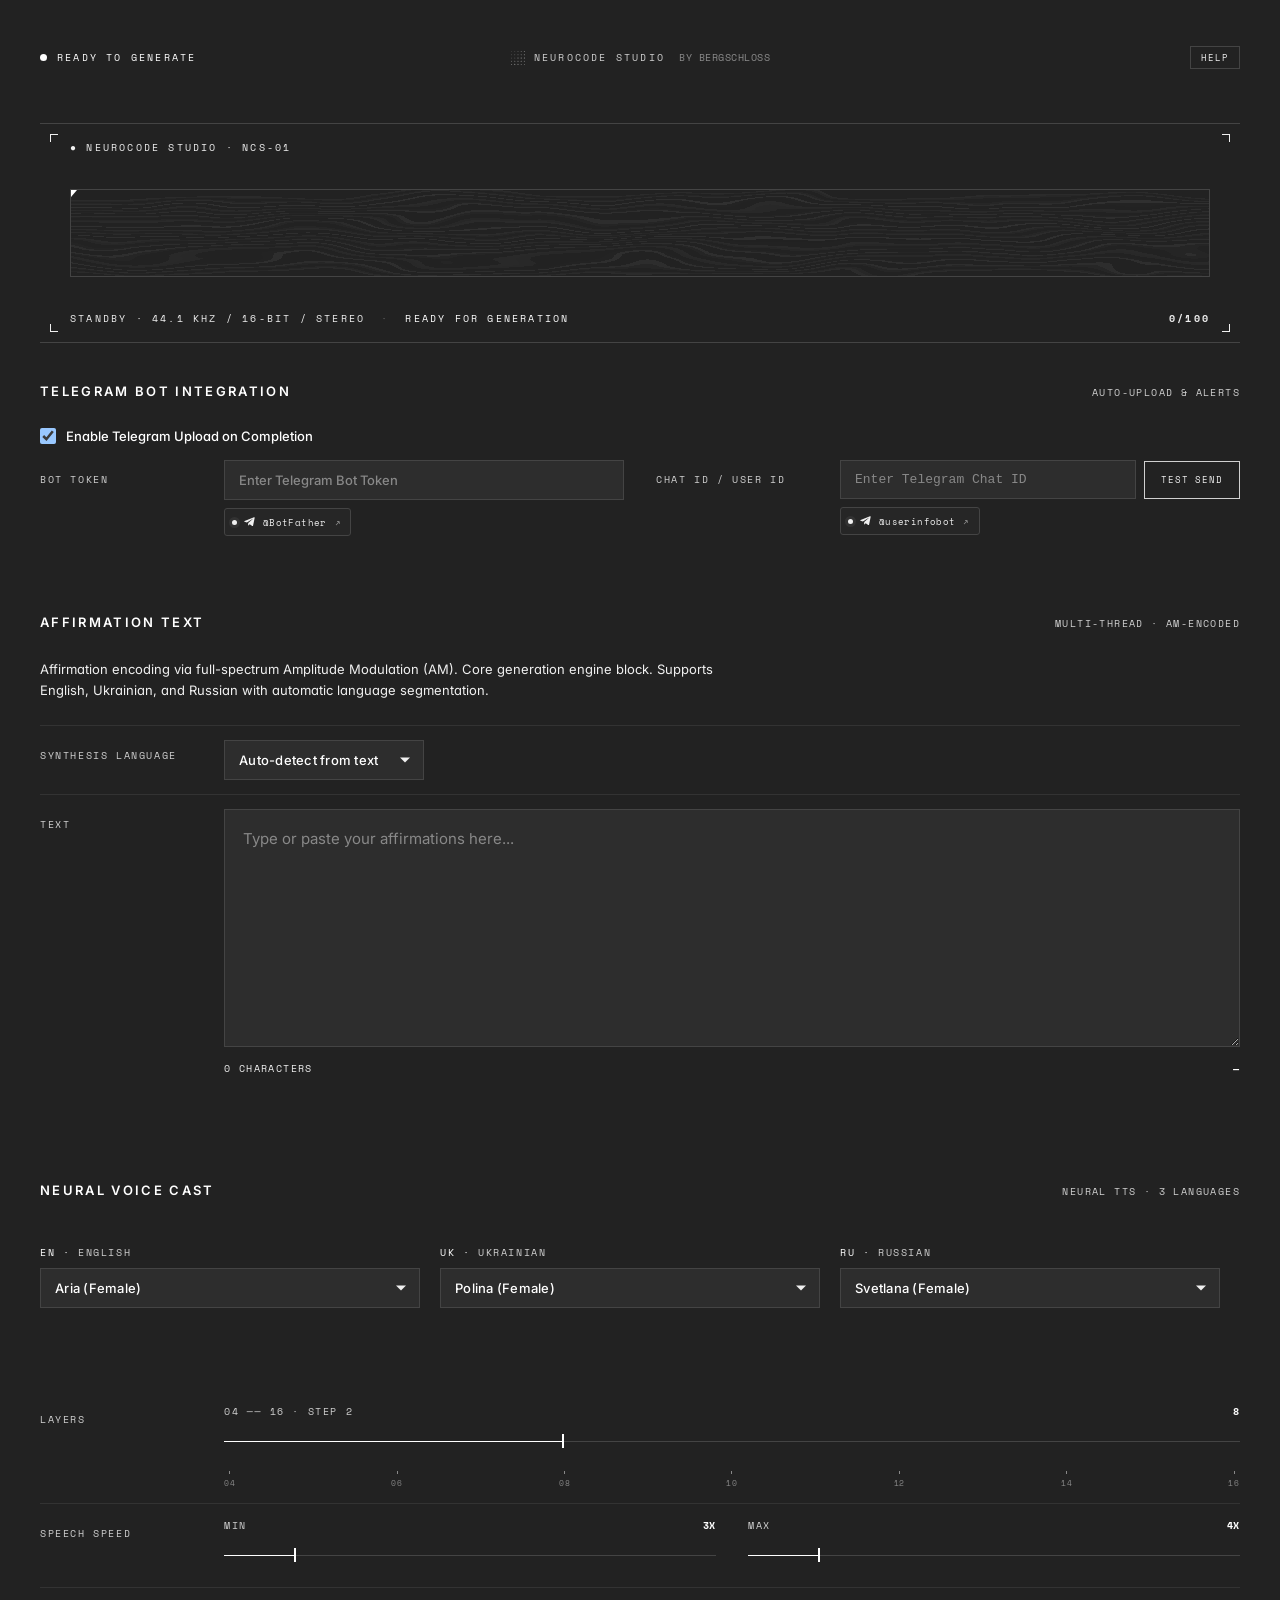
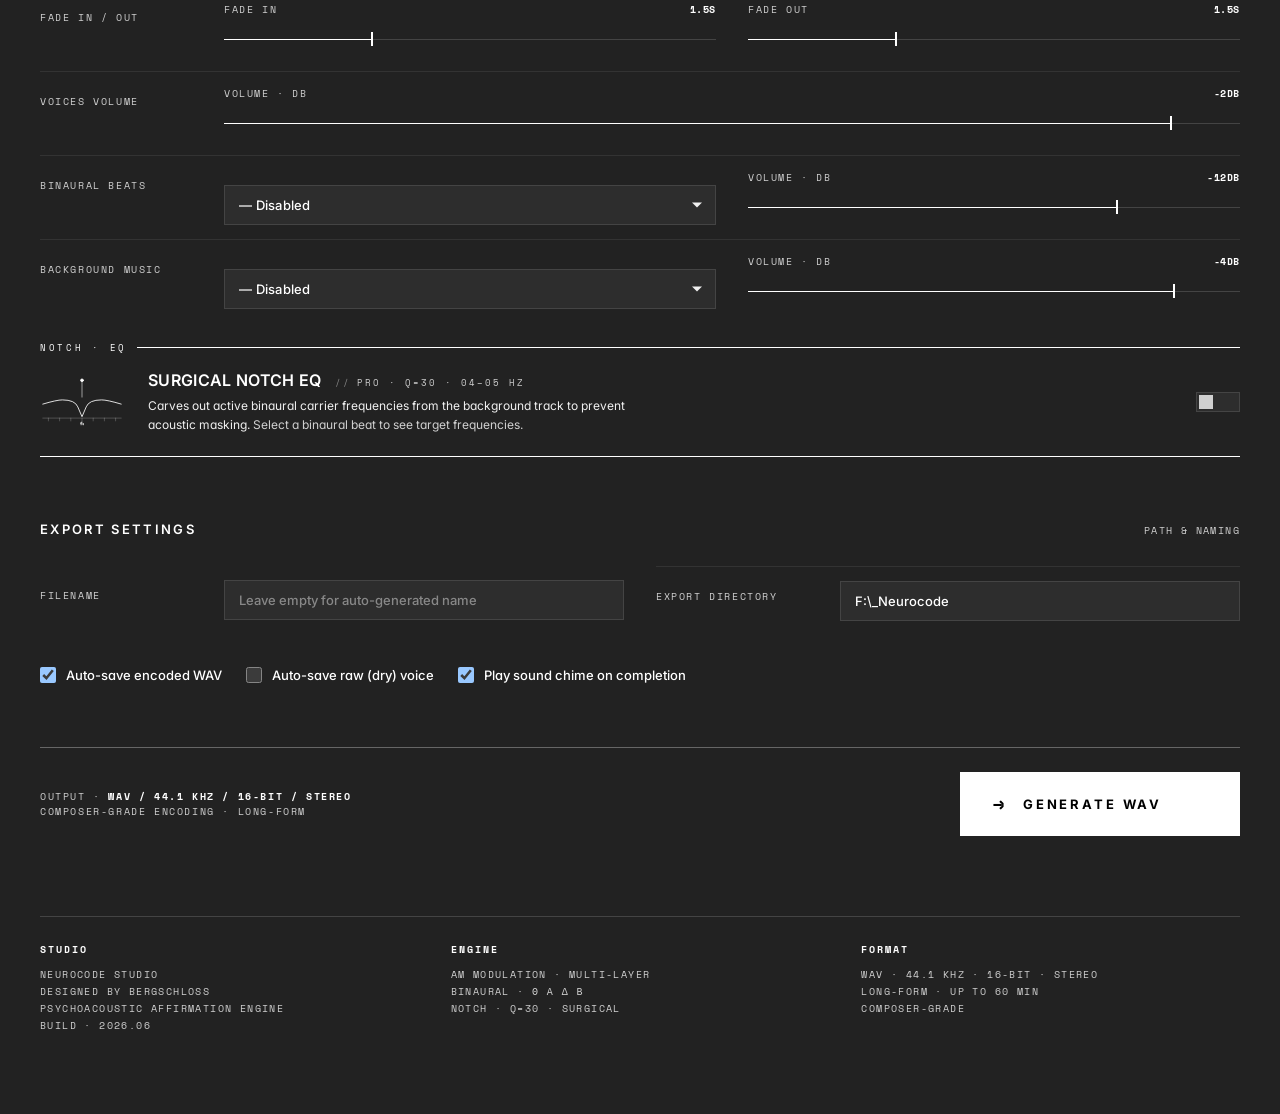
==== commit 4e386988: "Update default layers to 8 and cap maximum layers slider at 16 per user request" ====
--- a/static/index.html
+++ b/static/index.html
@@ -229,11 +229,11 @@
       <div class="field-label">Layers</div>
       <div class="field-body">
         <div class="slider-block" id="layers-slider-block">
-          <div class="slider-meta"><span class="desc">04 ── 32 · step 2</span><span class="v" id="lbl-layers">12</span></div>
+          <div class="slider-meta"><span class="desc">04 ── 16 · step 2</span><span class="v" id="lbl-layers">8</span></div>
           <div class="slider-track">
-            <input type="range" id="layers" min="4" max="32" step="2" value="12" oninput="sync(this,'lbl-layers')"/>
-          </div>
-          <div class="slider-ticks"><span>04</span><span>10</span><span>16</span><span>22</span><span>28</span><span>32</span></div>
+            <input type="range" id="layers" min="4" max="16" step="2" value="8" oninput="sync(this,'lbl-layers')"/>
+          </div>
+          <div class="slider-ticks"><span>04</span><span>06</span><span>08</span><span>10</span><span>12</span><span>14</span><span>16</span></div>
         </div>
         <div class="help-block">The number of parallel layers of AM-modulated speech to build psychoacoustic density. More layers create a thicker chorus effect but require more processing time.</div>
       </div>
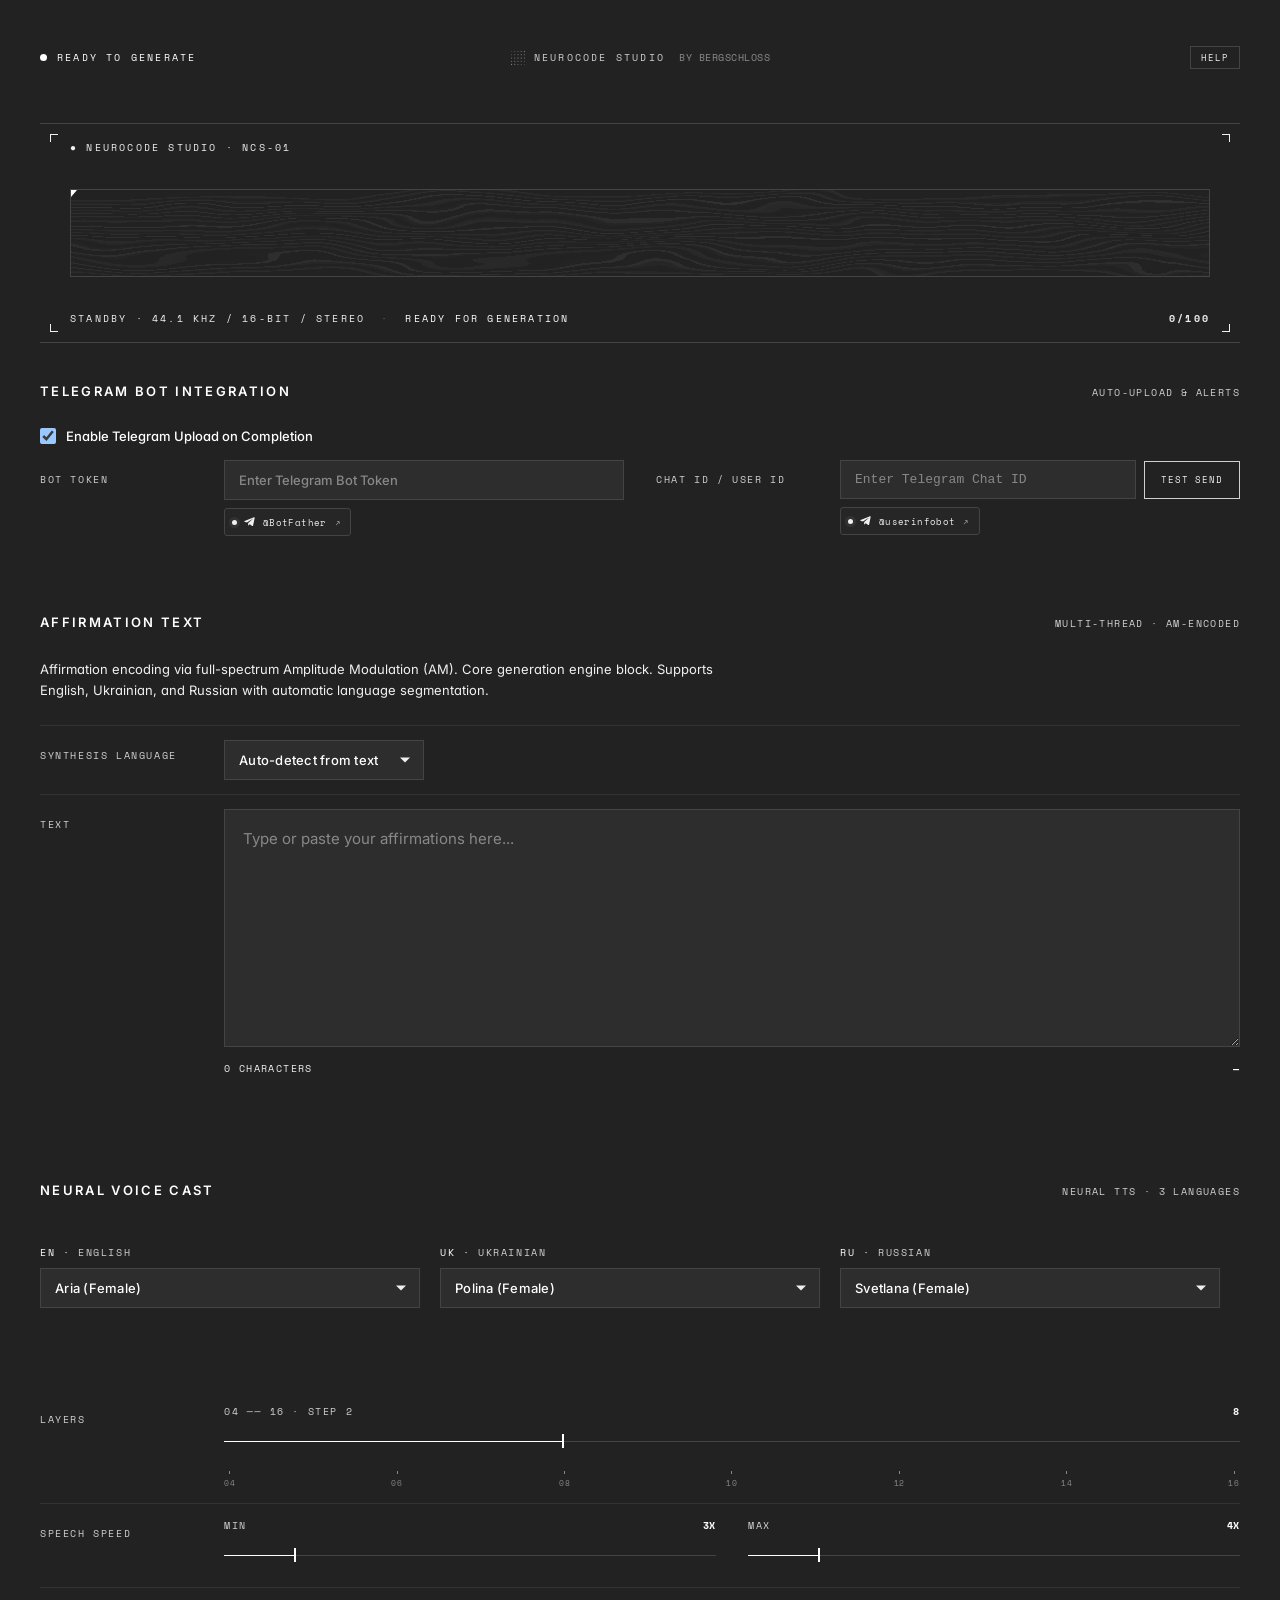
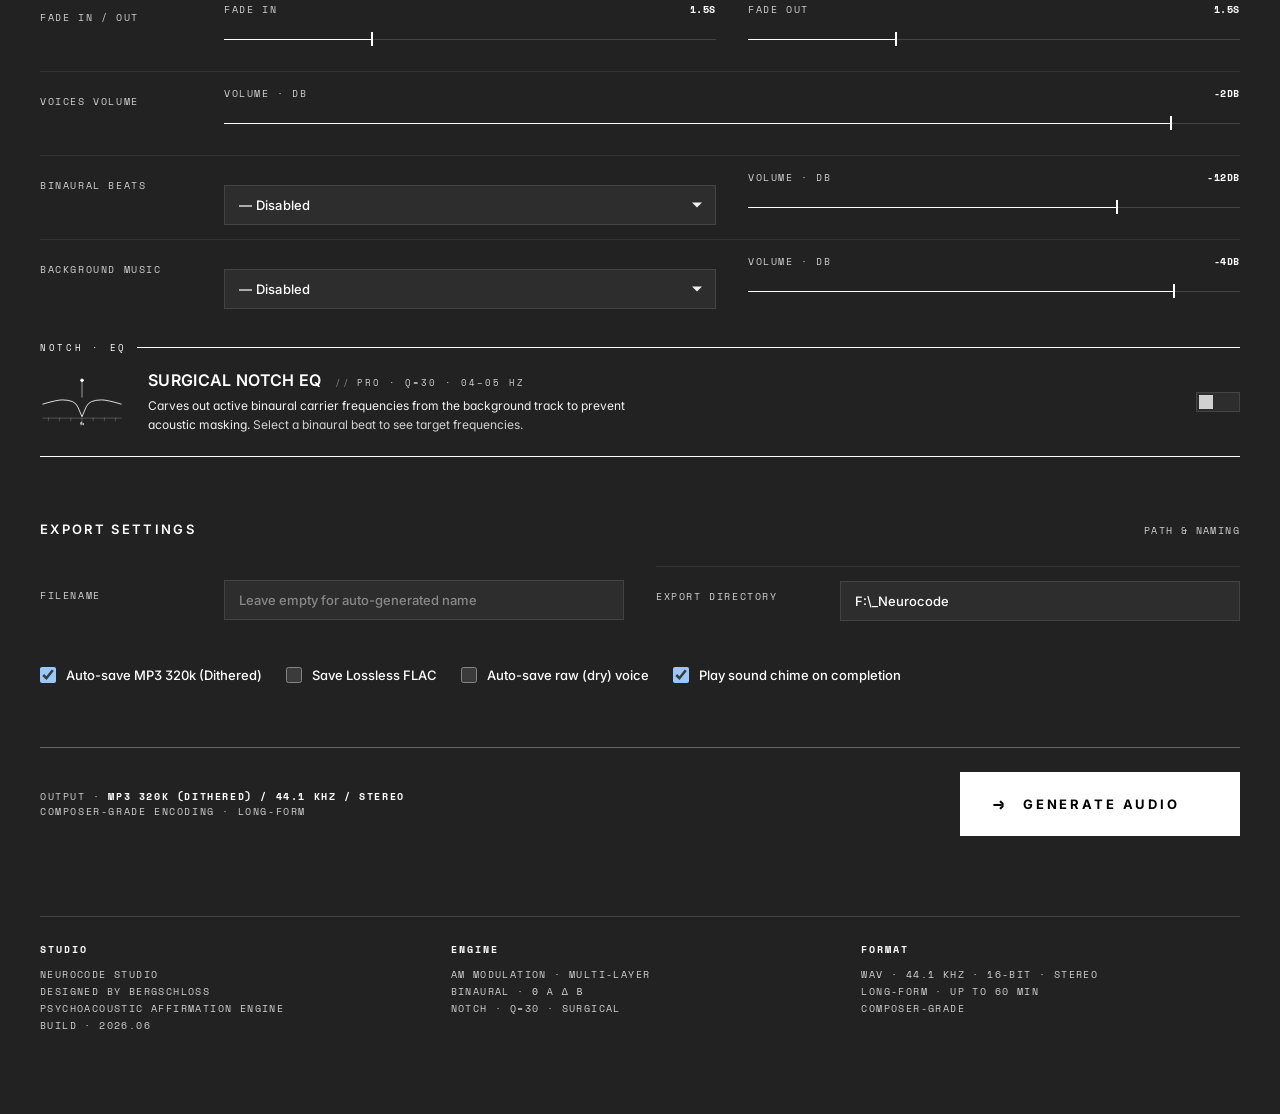
==== commit fa4ed100: "Switch default export to MP3 320k with TPDF Dithering for Telegram auto-send, and add optional Lossl" ====
--- a/static/index.html
+++ b/static/index.html
@@ -403,7 +403,7 @@
             <input type="text" id="export-dir" placeholder="F:\_Neurocode" value="F:\_Neurocode" style="flex: 1;"/>
             <button class="loader-settings-btn" id="btn-browse-folder" style="display: none; height: 38px; padding: 0 16px; margin: 0;" onclick="browseFolder()">Browse...</button>
           </div>
-          <div class="help-block">Disk directory where the WAV files will be written. If a relative path is provided (e.g., outputs), it will be relative to the application's root folder.</div>
+          <div class="help-block">Disk directory where exported audio files will be written. If a relative path is provided (e.g., outputs), it will be relative to the application's root folder.</div>
         </div>
       </div>
     </div>
@@ -411,7 +411,12 @@
     <div style="margin-top: 16px; display: flex; gap: 24px; flex-wrap: wrap; border-top: 1px solid var(--border-color); padding-top: 16px;">
       <label class="checkbox-container" style="display: flex; align-items: center; gap: 10px; font-size: 13px; font-weight: 500; cursor: pointer; color: var(--text-muted);">
         <input type="checkbox" id="export-autosave-encoded" checked style="width: 16px; height: 16px; accent-color: var(--accent-light); cursor: pointer;"/>
-        <span>Auto-save encoded WAV</span>
+        <span>Auto-save MP3 320k (Dithered)</span>
+      </label>
+
+      <label class="checkbox-container" style="display: flex; align-items: center; gap: 10px; font-size: 13px; font-weight: 500; cursor: pointer; color: var(--text-muted);">
+        <input type="checkbox" id="export-autosave-flac" style="width: 16px; height: 16px; accent-color: var(--accent-light); cursor: pointer;"/>
+        <span>Save Lossless FLAC</span>
       </label>
       
       <label class="checkbox-container" style="display: flex; align-items: center; gap: 10px; font-size: 13px; font-weight: 500; cursor: pointer; color: var(--text-muted);">
@@ -429,11 +434,11 @@
   <!-- ACTION -->
   <div class="action">
     <div class="action-meta">
-      Output · <strong>WAV / 44.1 kHz / 16-bit / Stereo</strong><br/>
+      Output · <strong>MP3 320k (Dithered) / 44.1 kHz / Stereo</strong><br/>
       Composer-grade encoding · long-form
     </div>
     <button class="btn-generate" id="btn-gen" onclick="generate()">
-      <span>Generate WAV</span>
+      <span>Generate Audio</span>
     </button>
     <button class="loader-settings-btn" id="btn-cancel" style="display:none; height:48px; padding:0 20px;" onclick="cancelGeneration()">
       Cancel
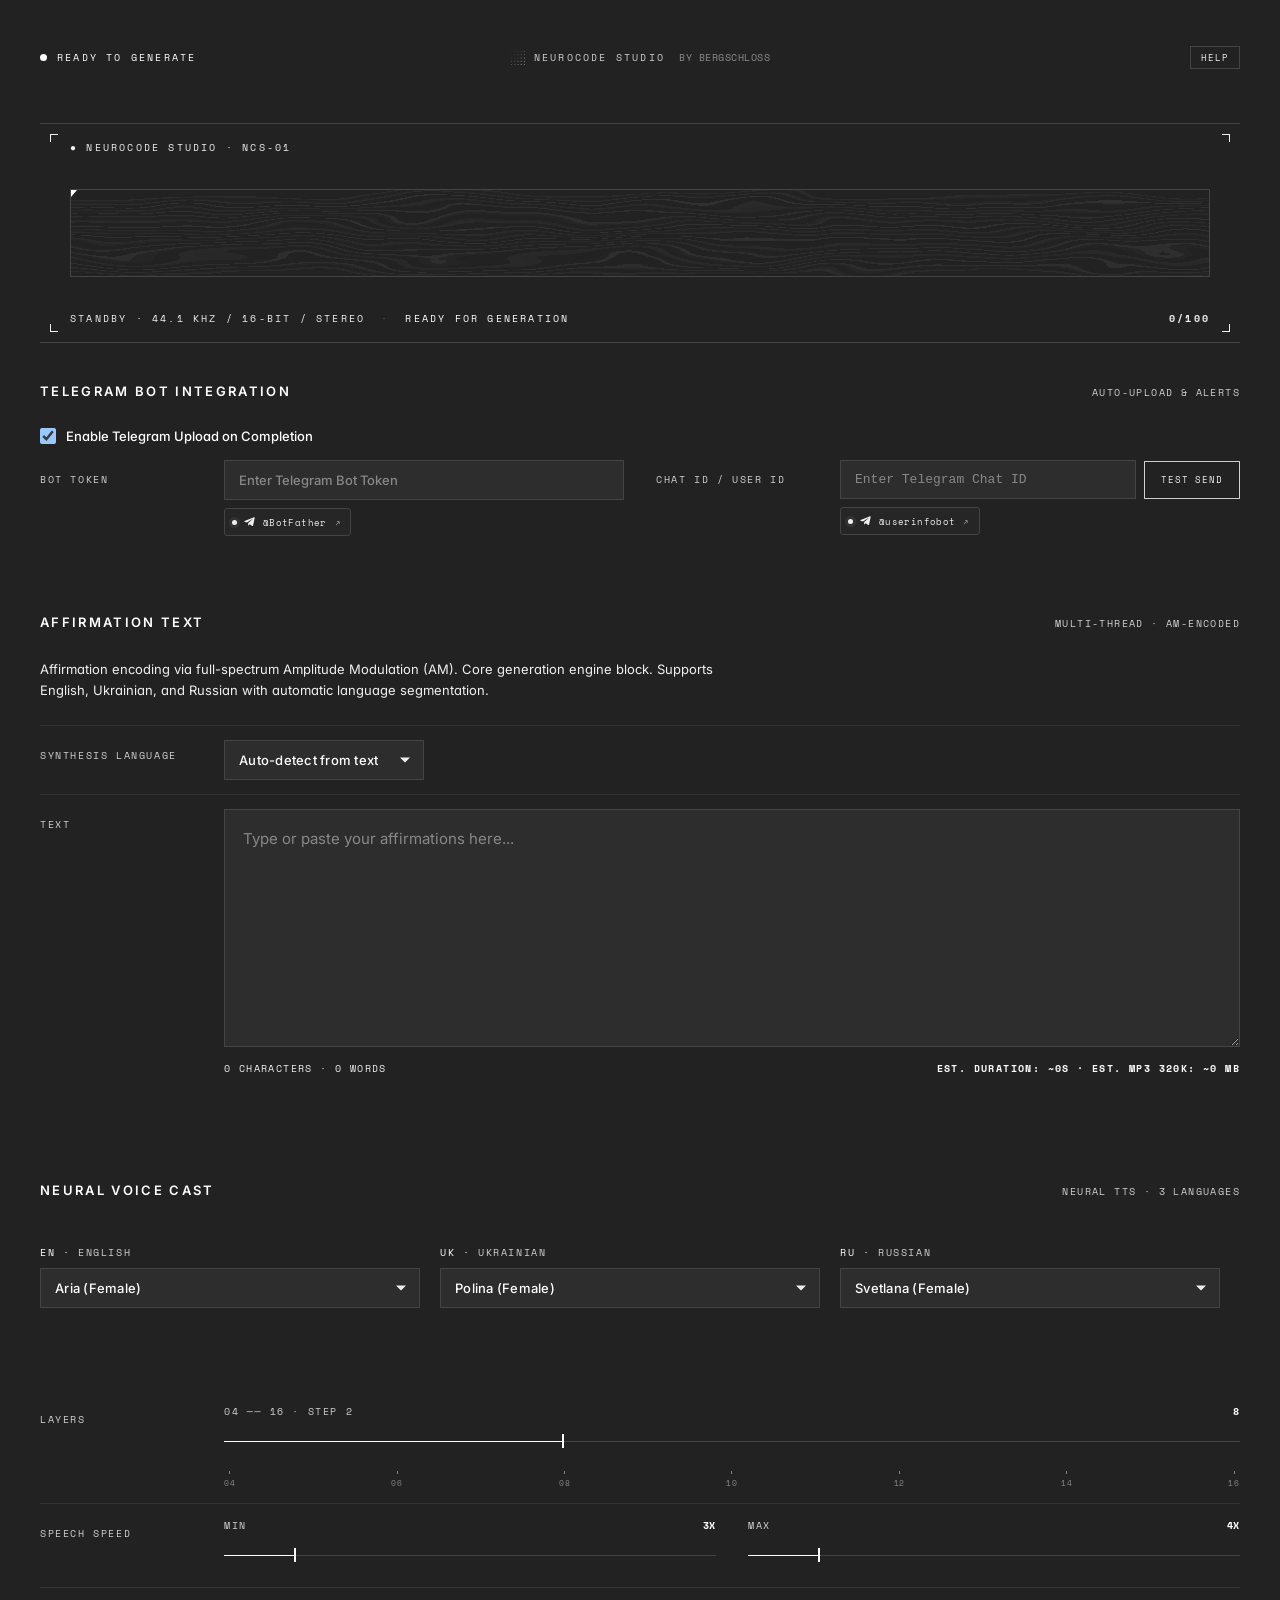
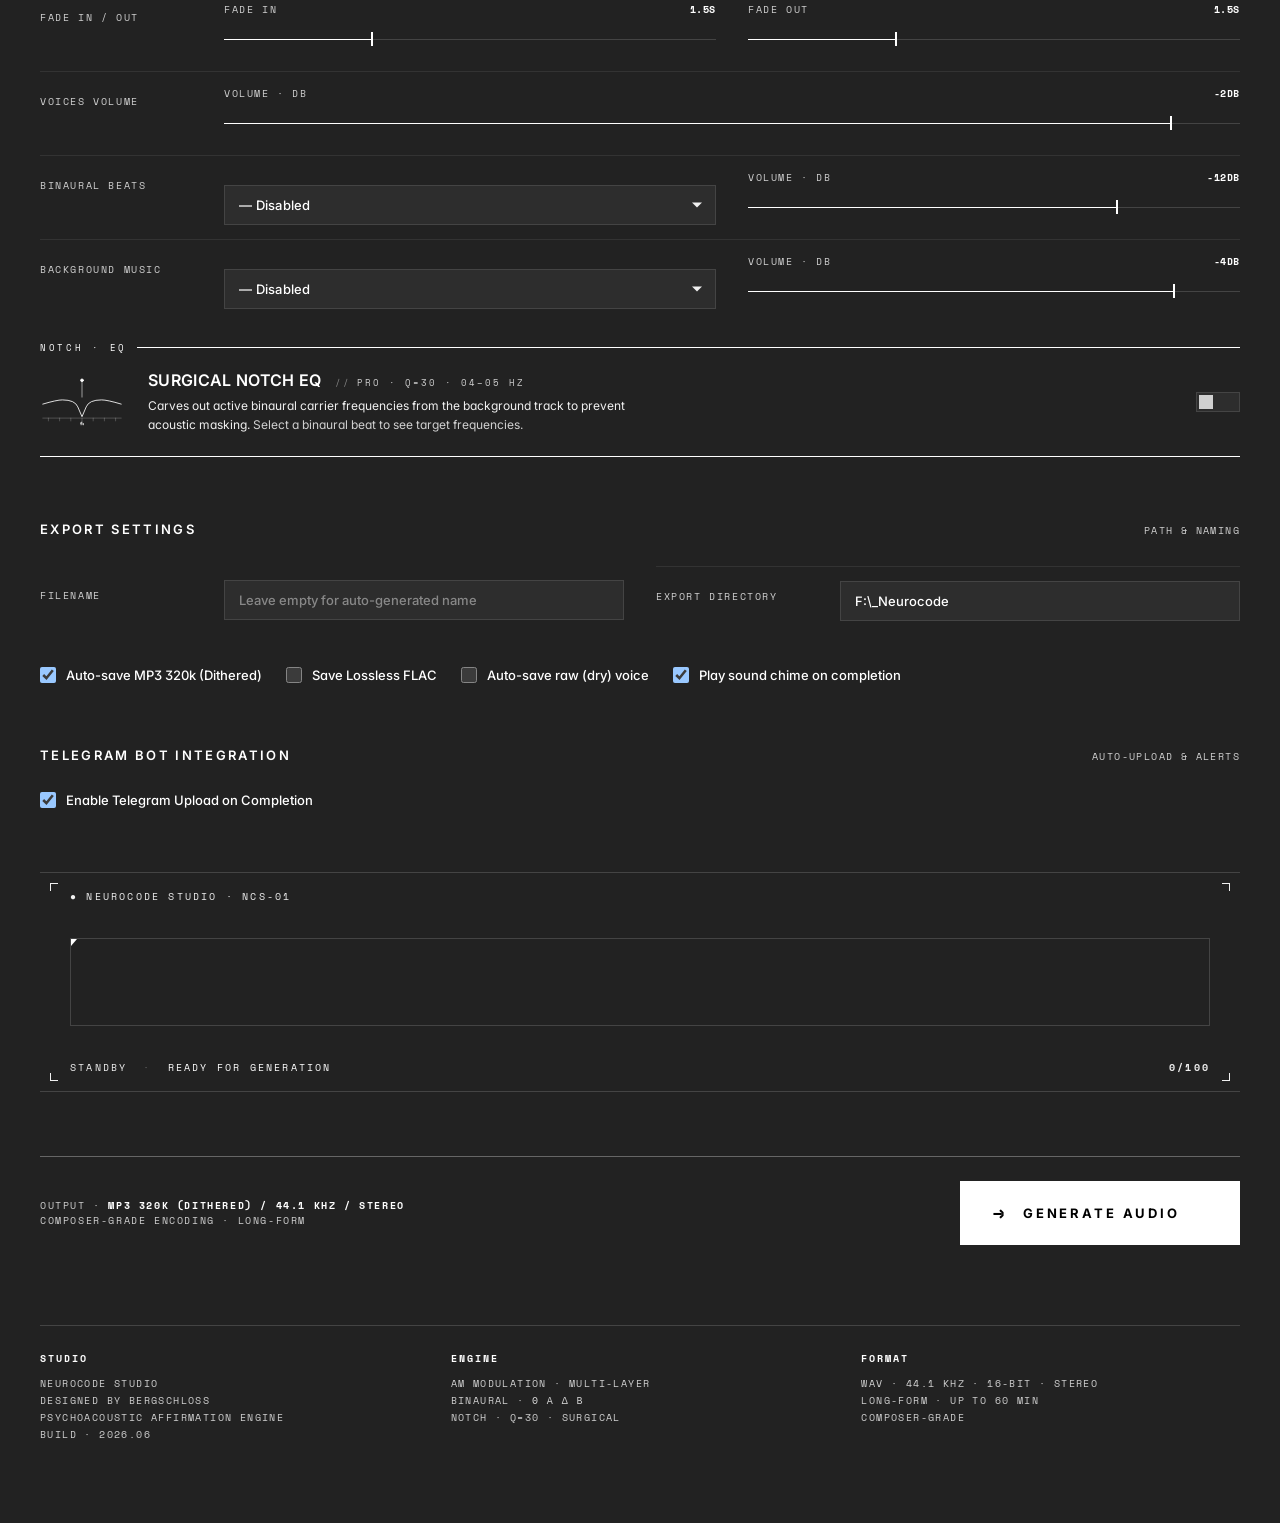
==== commit 798924e1: "Fix Path import NameError, relocate Telegram integration below Export Settings, move loading progres" ====
--- a/static/index.html
+++ b/static/index.html
@@ -173,8 +173,8 @@
       <div class="field-body">
         <textarea id="text-main" rows="8" oninput="onInput('main')" autocomplete="off" placeholder="Type or paste your affirmations here..."></textarea>
         <div class="info-row">
-          <span id="count-main">0 characters</span>
-          <span id="dur-main">—</span>
+          <span id="count-main">0 characters · 0 words</span>
+          <span id="dur-main">Est. Duration: ~0s · Est. MP3 320k: ~0 MB</span>
         </div>
         <div class="lang-preview" id="preview-main"></div>
         <div class="help-block">Enter affirmation sentences to synthesize and layer across different speeds and carrier frequencies. The generated audio is experimental and is not a medical treatment.</div>
@@ -246,7 +246,7 @@
           <div class="slider-block">
             <div class="slider-meta"><span class="desc">Min</span><span class="v" id="lbl-smin">3x</span></div>
             <div class="slider-track">
-              <input type="range" id="speed-min" min="2" max="9" step="0.5" value="3" oninput="sync(this,'lbl-smin','x')"/>
+              <input type="range" id="speed-min" min="2" max="9" step="0.5" value="3" oninput="sync(this,'lbl-smin','x'); onInput('main');"/>
             </div>
           </div>
           <div class="slider-block">
@@ -267,13 +267,13 @@
           <div class="slider-block">
             <div class="slider-meta"><span class="desc">Fade In</span><span class="v" id="lbl-sil-start">1.5s</span></div>
             <div class="slider-track">
-              <input type="range" id="sil-start" min="0" max="5" step="0.5" value="1.5" oninput="sync(this,'lbl-sil-start','s')"/>
+              <input type="range" id="sil-start" min="0" max="5" step="0.5" value="1.5" oninput="sync(this,'lbl-sil-start','s'); onInput('main');"/>
             </div>
           </div>
           <div class="slider-block">
             <div class="slider-meta"><span class="desc">Fade Out</span><span class="v" id="lbl-sil-end">1.5s</span></div>
             <div class="slider-track">
-              <input type="range" id="sil-end" min="0" max="5" step="0.5" value="1.5" oninput="sync(this,'lbl-sil-end','s')"/>
+              <input type="range" id="sil-end" min="0" max="5" step="0.5" value="1.5" oninput="sync(this,'lbl-sil-end','s'); onInput('main');"/>
             </div>
           </div>
         </div>
@@ -431,6 +431,126 @@
     </div>
   </section>
 
+  <!-- SECTION 05 — TELEGRAM EXPORT (Moved immediately below Export Settings) -->
+  <section class="section telegram-section">
+    <header class="section-head">
+      <div class="section-title">Telegram Bot Integration</div>
+      <div class="section-meta">Auto-Upload & Alerts</div>
+    </header>
+
+    <div style="margin-bottom: 16px; display: flex; align-items: center; gap: 10px;">
+      <label class="checkbox-container" style="display: flex; align-items: center; gap: 10px; font-size: 13px; font-weight: 500; cursor: pointer; color: var(--text-muted);">
+        <input type="checkbox" id="tg-enabled" checked style="width: 16px; height: 16px; accent-color: var(--accent-light); cursor: pointer;" onchange="toggleTgFields()"/>
+        <span>Enable Telegram Upload on Completion</span>
+      </label>
+    </div>
+
+    <div id="tg-fields-block" style="display: none; transition: opacity 0.3s ease;">
+      <div class="grid-two-cols telegram-fields-grid">
+        <div class="field">
+          <div class="field-label">Bot Token</div>
+          <div class="field-body">
+            <input class="telegram-token-input" type="text" id="tg-token" placeholder="Enter Telegram Bot Token" autocomplete="off" spellcheck="false"/>
+            <button class="telegram-helper" type="button" onclick="openTelegramHelper('BotFather')" aria-label="Open BotFather in Telegram">
+              <span class="telegram-helper-dot" aria-hidden="true"></span>
+              <svg class="telegram-helper-icon" viewBox="0 0 24 24" aria-hidden="true">
+                <path d="M21.4 3.4 18.2 19c-.2 1.1-.9 1.4-1.8.9l-4.9-3.6-2.4 2.3c-.3.3-.5.5-1 .5l.4-5 9-8.1c.4-.4-.1-.6-.6-.2L5.8 12.8 1 11.3c-1-.3-1-1 .2-1.5L20 2.6c.9-.3 1.7.2 1.4.8Z"/>
+              </svg>
+              <span>@BotFather</span>
+              <span class="telegram-helper-arrow" aria-hidden="true">↗</span>
+            </button>
+            <div class="help-block">HTTP API Token from @BotFather (e.g. 123456789:ABCDefGh...).</div>
+          </div>
+        </div>
+
+        <div class="field">
+          <div class="field-label">Chat ID / User ID</div>
+          <div class="field-body">
+            <div style="display: flex; gap: 8px; align-items: center;">
+              <input type="text" id="tg-chat-id" placeholder="Enter Telegram Chat ID" style="flex: 1; font-family: monospace;"/>
+              <button class="loader-settings-btn" id="btn-tg-test" style="height: 38px; padding: 0 16px; margin: 0; white-space: nowrap;" onclick="testTelegramConnection()">Test Send</button>
+            </div>
+            <button class="telegram-helper" type="button" onclick="openTelegramHelper('userinfobot')" aria-label="Open userinfobot in Telegram">
+              <span class="telegram-helper-dot" aria-hidden="true"></span>
+              <svg class="telegram-helper-icon" viewBox="0 0 24 24" aria-hidden="true">
+                <path d="M21.4 3.4 18.2 19c-.2 1.1-.9 1.4-1.8.9l-4.9-3.6-2.4 2.3c-.3.3-.5.5-1 .5l.4-5 9-8.1c.4-.4-.1-.6-.6-.2L5.8 12.8 1 11.3c-1-.3-1-1 .2-1.5L20 2.6c.9-.3 1.7.2 1.4.8Z"/>
+              </svg>
+              <span>@userinfobot</span>
+              <span class="telegram-helper-arrow" aria-hidden="true">↗</span>
+            </button>
+            <div class="help-block">Your personal Telegram User ID (e.g. 123456789). Do NOT enter the bot's ID. Use @userinfobot to find your ID.</div>
+          </div>
+        </div>
+      </div>
+    </div>
+  </section>
+
+  <!-- PROGRESS & LOADER SECTION (Moved right above Action Bar / Cancel) -->
+  <div id="top-loader-container">
+    <!-- Loader Shell -->
+    <div id="top-loader" class="loader-shell">
+      <!-- Corners -->
+      <div class="corner corner-tl"></div>
+      <div class="corner corner-tr"></div>
+      <div class="corner corner-bl"></div>
+      <div class="corner corner-br"></div>
+
+      <!-- Top bar -->
+      <div class="loader-shell-top">
+        <span>● NEUROCODE STUDIO · NCS-01</span>
+      </div>
+
+      <!-- Center content -->
+      <div class="loader-content" id="loader-visual-content">
+        <div class="lf-bar">
+          <span class="lf-marker" aria-hidden="true"></span>
+          <div class="lf-marble-base" aria-hidden="true">
+            <svg viewBox="0 0 1000 88" preserveAspectRatio="none">
+              <defs>
+                <filter id="lf-liquid" x="-2%" y="-20%" width="104%" height="140%">
+                  <feTurbulence type="fractalNoise" baseFrequency="0.006 0.025" numOctaves="2" seed="5">
+                    <animate attributeName="baseFrequency" dur="18s"
+                      values="0.006 0.025;0.012 0.04;0.006 0.025" repeatCount="indefinite"/>
+                  </feTurbulence>
+                  <feDisplacementMap in="SourceGraphic" scale="38"/>
+                </filter>
+              </defs>
+              <g filter="url(#lf-liquid)" stroke="var(--lf-base)" stroke-width=".7" fill="none" id="lfBase"></g>
+            </svg>
+          </div>
+          <div class="lf-fill" id="lfFill" style="width: 0%;">
+            <div class="lf-marble-fill-inner" aria-hidden="true">
+              <svg viewBox="0 0 1000 88" preserveAspectRatio="none">
+                <g filter="url(#lf-liquid)" stroke="var(--lf-fill)" stroke-width=".75" fill="none" id="lfFillG"></g>
+              </svg>
+            </div>
+          </div>
+        </div>
+      </div>
+
+      <!-- Bottom bar -->
+      <div class="loader-shell-bottom">
+        <div class="loader-status-container">
+          <span id="loader-stage-label" style="flex-shrink: 0;">STANDBY</span>
+          <span style="color: var(--rule-strong); flex-shrink: 0;">·</span>
+          <span id="loader-ticker-label">Ready for generation</span>
+        </div>
+        <span id="loader-pct-label" style="font-weight: 700; flex-shrink: 0;">0/100</span>
+      </div>
+    </div>
+  </div>
+
+  <div class="progress-wrap" id="prog-wrap">
+    <div class="progress-label"><span id="prog-stage">Processing...</span><span id="prog-pct">0%</span></div>
+    <div class="progress-bar"><div class="progress-fill" id="prog-fill"></div></div>
+    <div class="progress-wrap-ticks">
+      <div class="progress-ticks"><span>00</span><span>25</span><span>50</span><span>75</span><span>100</span></div>
+    </div>
+    <div class="status-text" id="status-txt">Preparing...</div>
+  </div>
+
+  <div class="error-text" id="err-txt"></div>
+
   <!-- ACTION -->
   <div class="action">
     <div class="action-meta">
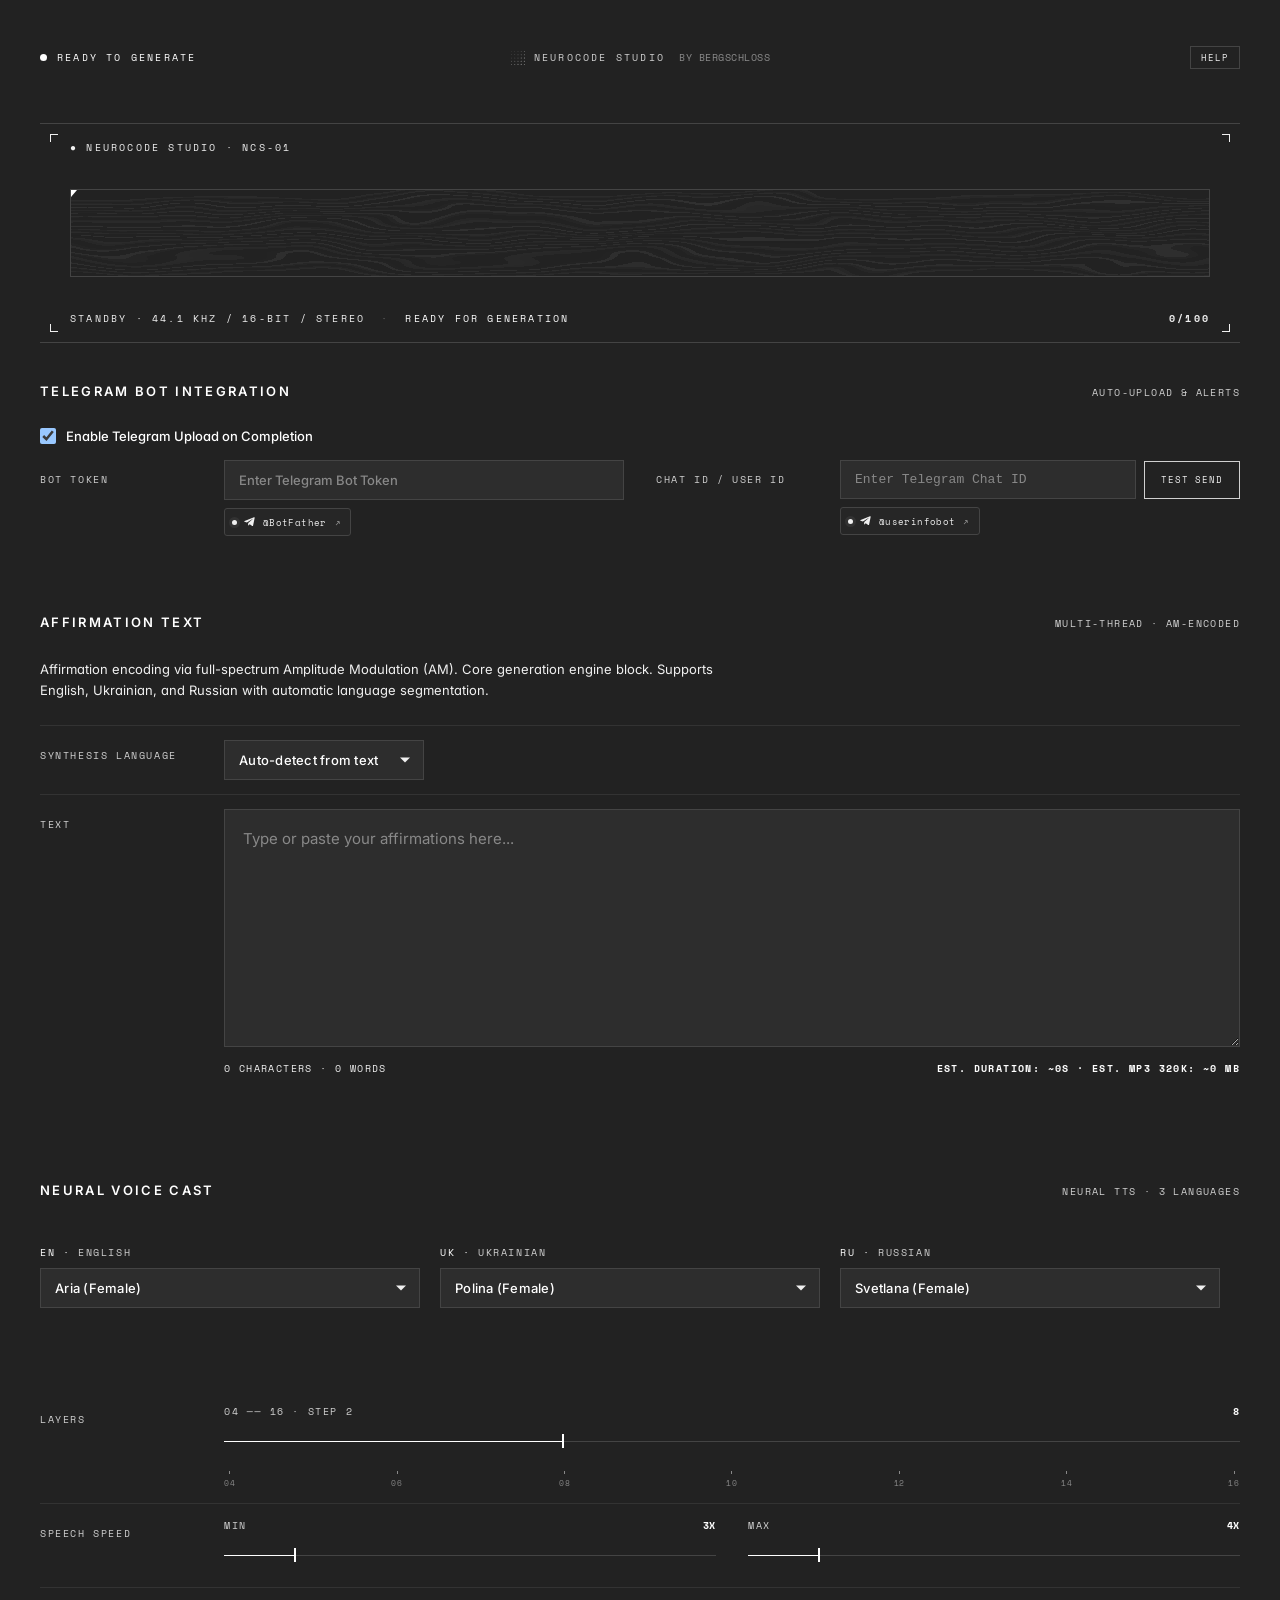
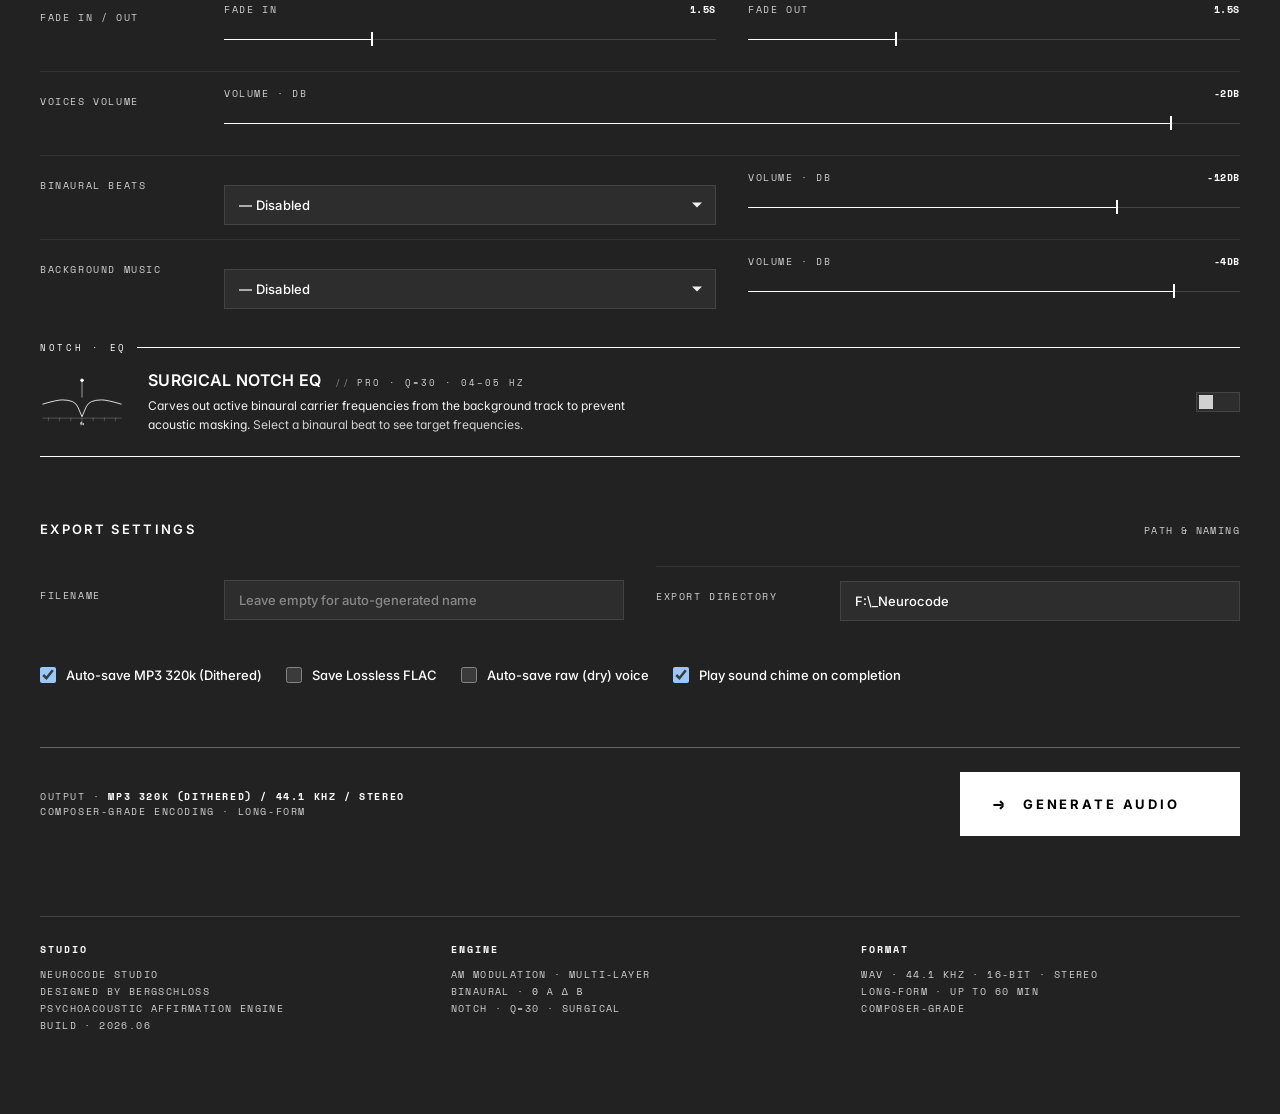
==== commit a718a006: "Restore original clean section order of static/index.html" ====
--- a/static/index.html
+++ b/static/index.html
@@ -431,126 +431,6 @@
     </div>
   </section>
 
-  <!-- SECTION 05 — TELEGRAM EXPORT (Moved immediately below Export Settings) -->
-  <section class="section telegram-section">
-    <header class="section-head">
-      <div class="section-title">Telegram Bot Integration</div>
-      <div class="section-meta">Auto-Upload & Alerts</div>
-    </header>
-
-    <div style="margin-bottom: 16px; display: flex; align-items: center; gap: 10px;">
-      <label class="checkbox-container" style="display: flex; align-items: center; gap: 10px; font-size: 13px; font-weight: 500; cursor: pointer; color: var(--text-muted);">
-        <input type="checkbox" id="tg-enabled" checked style="width: 16px; height: 16px; accent-color: var(--accent-light); cursor: pointer;" onchange="toggleTgFields()"/>
-        <span>Enable Telegram Upload on Completion</span>
-      </label>
-    </div>
-
-    <div id="tg-fields-block" style="display: none; transition: opacity 0.3s ease;">
-      <div class="grid-two-cols telegram-fields-grid">
-        <div class="field">
-          <div class="field-label">Bot Token</div>
-          <div class="field-body">
-            <input class="telegram-token-input" type="text" id="tg-token" placeholder="Enter Telegram Bot Token" autocomplete="off" spellcheck="false"/>
-            <button class="telegram-helper" type="button" onclick="openTelegramHelper('BotFather')" aria-label="Open BotFather in Telegram">
-              <span class="telegram-helper-dot" aria-hidden="true"></span>
-              <svg class="telegram-helper-icon" viewBox="0 0 24 24" aria-hidden="true">
-                <path d="M21.4 3.4 18.2 19c-.2 1.1-.9 1.4-1.8.9l-4.9-3.6-2.4 2.3c-.3.3-.5.5-1 .5l.4-5 9-8.1c.4-.4-.1-.6-.6-.2L5.8 12.8 1 11.3c-1-.3-1-1 .2-1.5L20 2.6c.9-.3 1.7.2 1.4.8Z"/>
-              </svg>
-              <span>@BotFather</span>
-              <span class="telegram-helper-arrow" aria-hidden="true">↗</span>
-            </button>
-            <div class="help-block">HTTP API Token from @BotFather (e.g. 123456789:ABCDefGh...).</div>
-          </div>
-        </div>
-
-        <div class="field">
-          <div class="field-label">Chat ID / User ID</div>
-          <div class="field-body">
-            <div style="display: flex; gap: 8px; align-items: center;">
-              <input type="text" id="tg-chat-id" placeholder="Enter Telegram Chat ID" style="flex: 1; font-family: monospace;"/>
-              <button class="loader-settings-btn" id="btn-tg-test" style="height: 38px; padding: 0 16px; margin: 0; white-space: nowrap;" onclick="testTelegramConnection()">Test Send</button>
-            </div>
-            <button class="telegram-helper" type="button" onclick="openTelegramHelper('userinfobot')" aria-label="Open userinfobot in Telegram">
-              <span class="telegram-helper-dot" aria-hidden="true"></span>
-              <svg class="telegram-helper-icon" viewBox="0 0 24 24" aria-hidden="true">
-                <path d="M21.4 3.4 18.2 19c-.2 1.1-.9 1.4-1.8.9l-4.9-3.6-2.4 2.3c-.3.3-.5.5-1 .5l.4-5 9-8.1c.4-.4-.1-.6-.6-.2L5.8 12.8 1 11.3c-1-.3-1-1 .2-1.5L20 2.6c.9-.3 1.7.2 1.4.8Z"/>
-              </svg>
-              <span>@userinfobot</span>
-              <span class="telegram-helper-arrow" aria-hidden="true">↗</span>
-            </button>
-            <div class="help-block">Your personal Telegram User ID (e.g. 123456789). Do NOT enter the bot's ID. Use @userinfobot to find your ID.</div>
-          </div>
-        </div>
-      </div>
-    </div>
-  </section>
-
-  <!-- PROGRESS & LOADER SECTION (Moved right above Action Bar / Cancel) -->
-  <div id="top-loader-container">
-    <!-- Loader Shell -->
-    <div id="top-loader" class="loader-shell">
-      <!-- Corners -->
-      <div class="corner corner-tl"></div>
-      <div class="corner corner-tr"></div>
-      <div class="corner corner-bl"></div>
-      <div class="corner corner-br"></div>
-
-      <!-- Top bar -->
-      <div class="loader-shell-top">
-        <span>● NEUROCODE STUDIO · NCS-01</span>
-      </div>
-
-      <!-- Center content -->
-      <div class="loader-content" id="loader-visual-content">
-        <div class="lf-bar">
-          <span class="lf-marker" aria-hidden="true"></span>
-          <div class="lf-marble-base" aria-hidden="true">
-            <svg viewBox="0 0 1000 88" preserveAspectRatio="none">
-              <defs>
-                <filter id="lf-liquid" x="-2%" y="-20%" width="104%" height="140%">
-                  <feTurbulence type="fractalNoise" baseFrequency="0.006 0.025" numOctaves="2" seed="5">
-                    <animate attributeName="baseFrequency" dur="18s"
-                      values="0.006 0.025;0.012 0.04;0.006 0.025" repeatCount="indefinite"/>
-                  </feTurbulence>
-                  <feDisplacementMap in="SourceGraphic" scale="38"/>
-                </filter>
-              </defs>
-              <g filter="url(#lf-liquid)" stroke="var(--lf-base)" stroke-width=".7" fill="none" id="lfBase"></g>
-            </svg>
-          </div>
-          <div class="lf-fill" id="lfFill" style="width: 0%;">
-            <div class="lf-marble-fill-inner" aria-hidden="true">
-              <svg viewBox="0 0 1000 88" preserveAspectRatio="none">
-                <g filter="url(#lf-liquid)" stroke="var(--lf-fill)" stroke-width=".75" fill="none" id="lfFillG"></g>
-              </svg>
-            </div>
-          </div>
-        </div>
-      </div>
-
-      <!-- Bottom bar -->
-      <div class="loader-shell-bottom">
-        <div class="loader-status-container">
-          <span id="loader-stage-label" style="flex-shrink: 0;">STANDBY</span>
-          <span style="color: var(--rule-strong); flex-shrink: 0;">·</span>
-          <span id="loader-ticker-label">Ready for generation</span>
-        </div>
-        <span id="loader-pct-label" style="font-weight: 700; flex-shrink: 0;">0/100</span>
-      </div>
-    </div>
-  </div>
-
-  <div class="progress-wrap" id="prog-wrap">
-    <div class="progress-label"><span id="prog-stage">Processing...</span><span id="prog-pct">0%</span></div>
-    <div class="progress-bar"><div class="progress-fill" id="prog-fill"></div></div>
-    <div class="progress-wrap-ticks">
-      <div class="progress-ticks"><span>00</span><span>25</span><span>50</span><span>75</span><span>100</span></div>
-    </div>
-    <div class="status-text" id="status-txt">Preparing...</div>
-  </div>
-
-  <div class="error-text" id="err-txt"></div>
-
   <!-- ACTION -->
   <div class="action">
     <div class="action-meta">
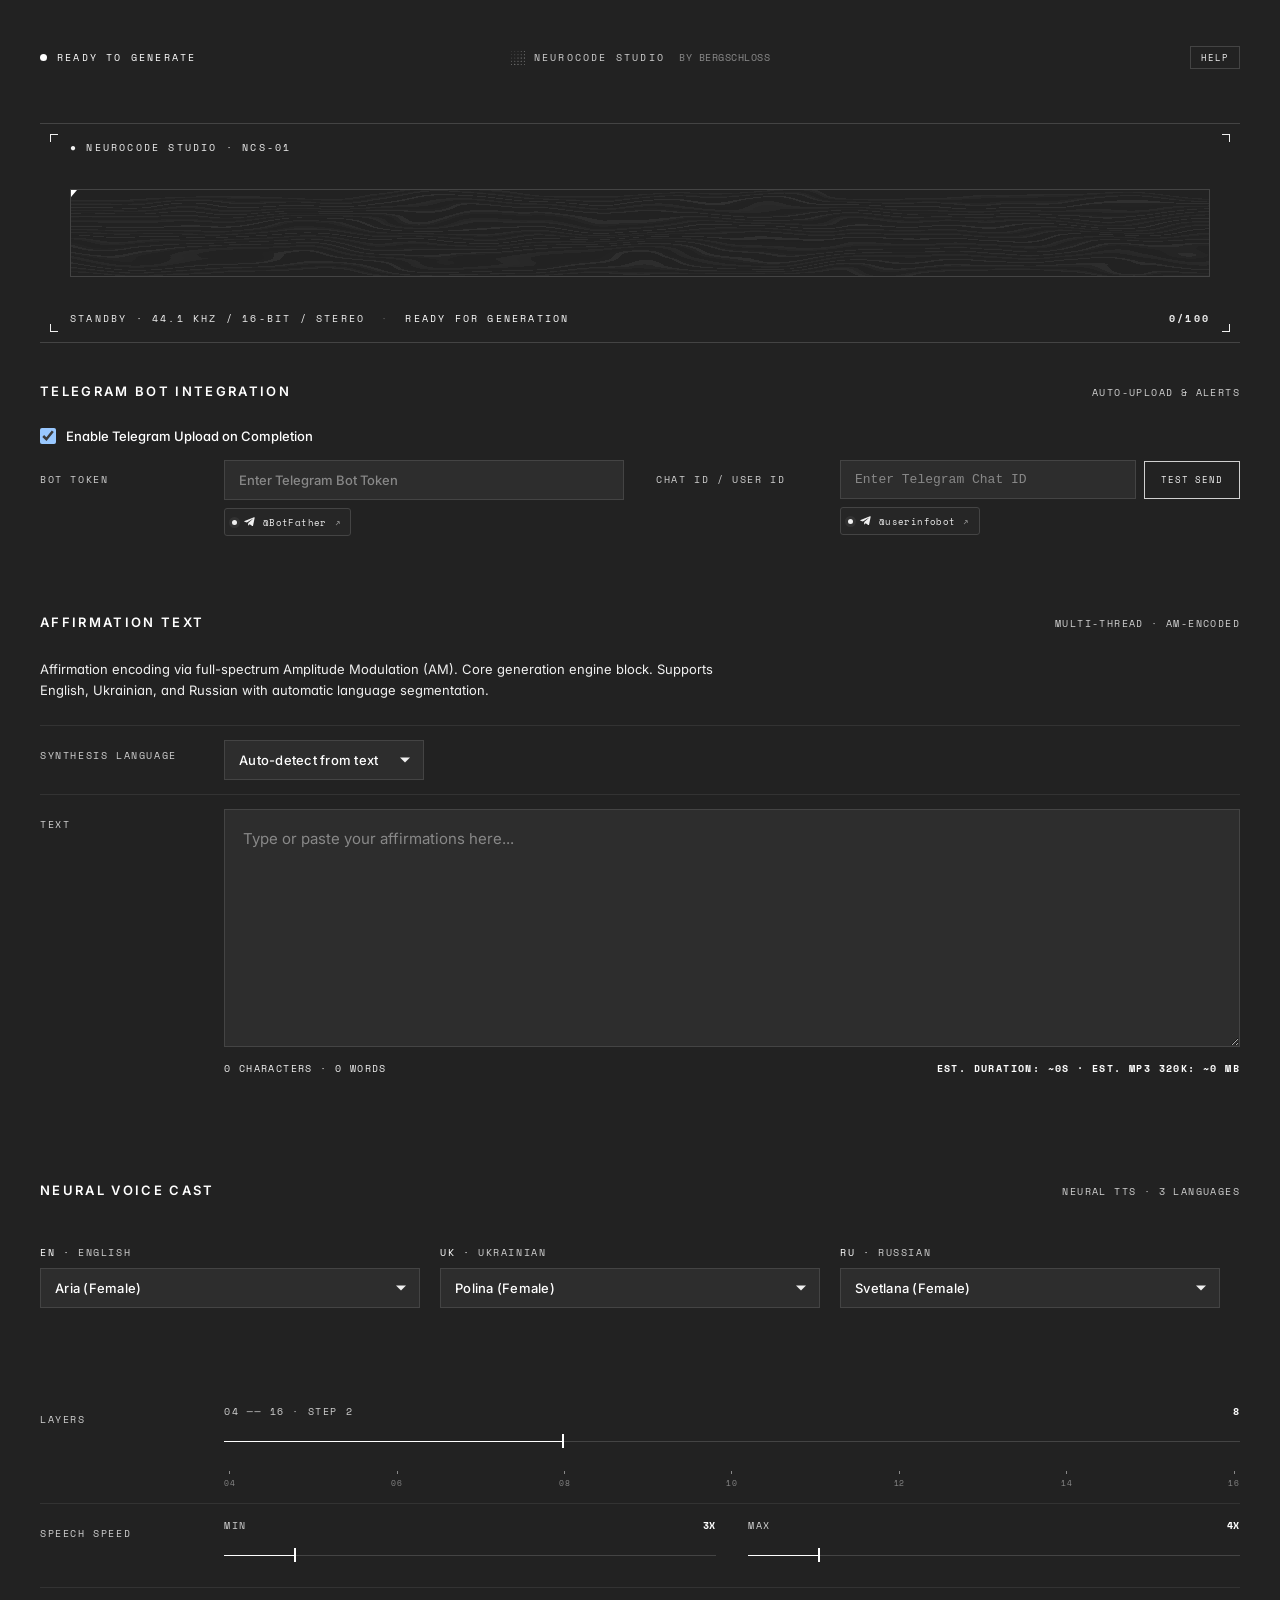
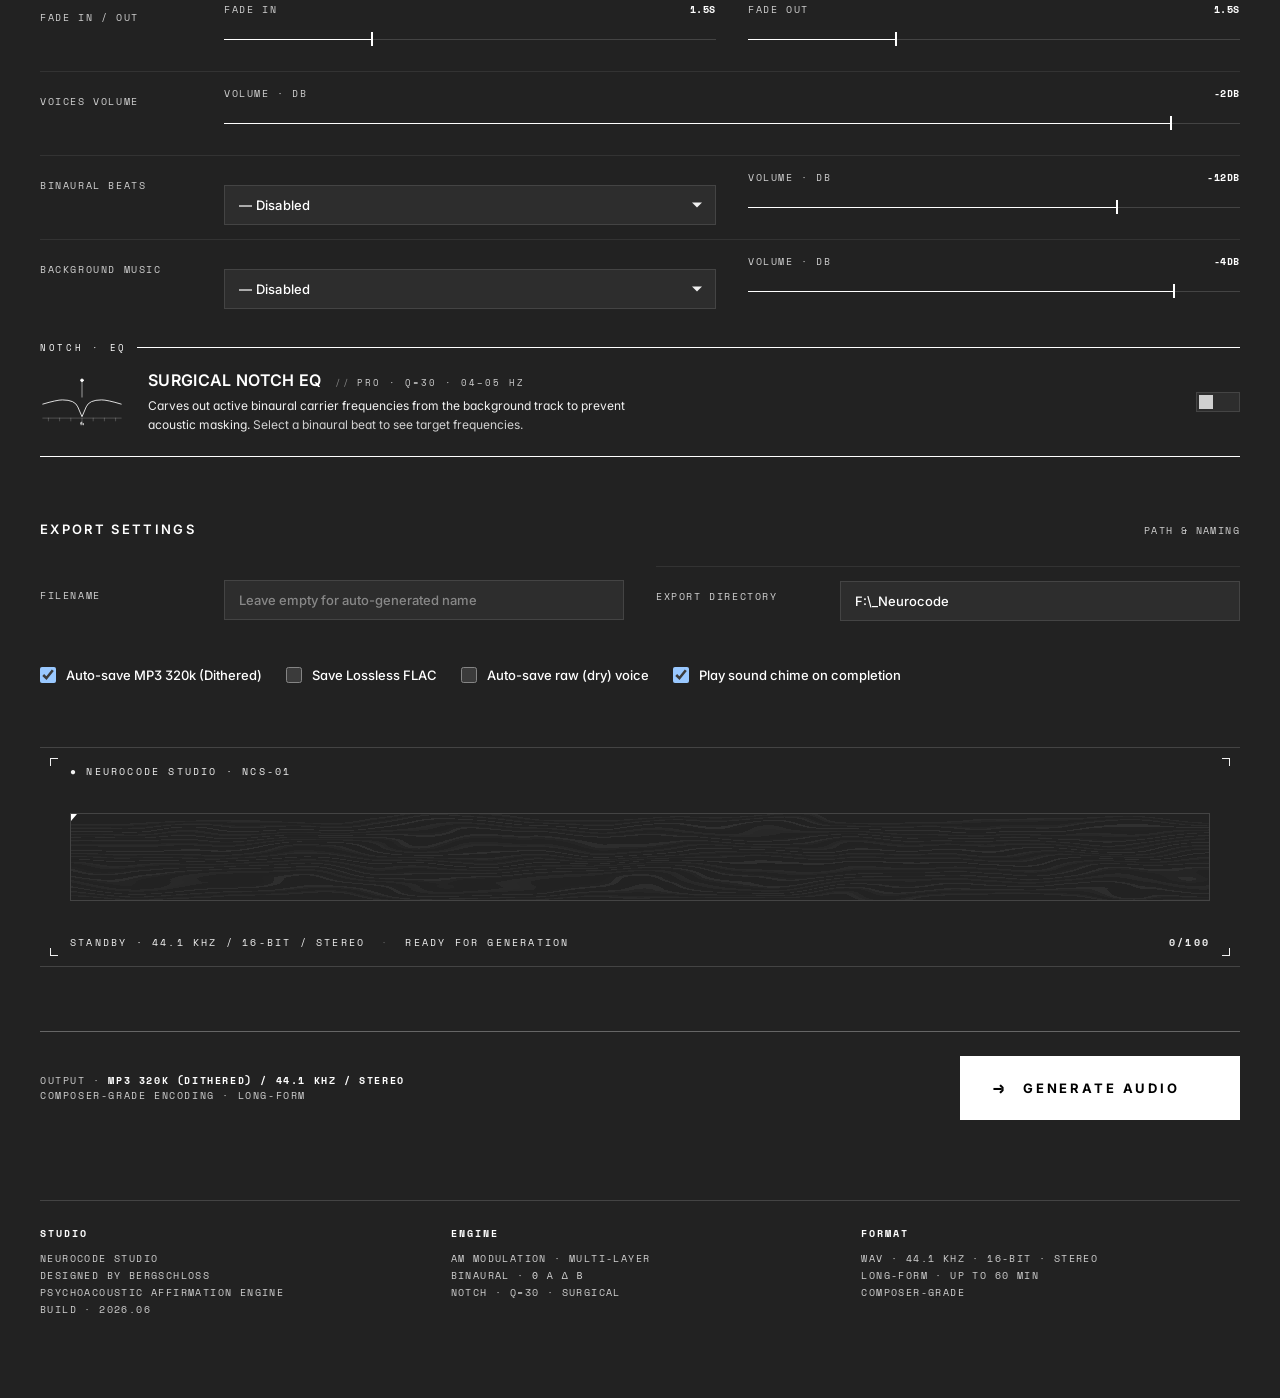
==== commit 73cc59ff: "Duplicate Liquid Flow visualizer loading block to the bottom above the Action Bar with full sync" ====
--- a/static/index.html
+++ b/static/index.html
@@ -431,6 +431,61 @@
     </div>
   </section>
 
+  <!-- BOTTOM LOADER SECTION (Duplicated) -->
+  <div id="bottom-loader-container" style="margin-top: 24px; margin-bottom: 24px;">
+    <!-- Loader Shell -->
+    <div id="bottom-loader" class="loader-shell">
+      <!-- Corners -->
+      <div class="corner corner-tl"></div>
+      <div class="corner corner-tr"></div>
+      <div class="corner corner-bl"></div>
+      <div class="corner corner-br"></div>
+
+      <!-- Top bar -->
+      <div class="loader-shell-top">
+        <span>● NEUROCODE STUDIO · NCS-01</span>
+      </div>
+
+      <!-- Center content -->
+      <div class="loader-content" id="bottom-loader-visual-content">
+        <div class="lf-bar">
+          <span class="lf-marker" aria-hidden="true"></span>
+          <div class="lf-marble-base" aria-hidden="true">
+            <svg viewBox="0 0 1000 88" preserveAspectRatio="none">
+              <defs>
+                <filter id="bottom-lf-liquid" x="-2%" y="-20%" width="104%" height="140%">
+                  <feTurbulence type="fractalNoise" baseFrequency="0.006 0.025" numOctaves="2" seed="5">
+                    <animate attributeName="baseFrequency" dur="18s"
+                      values="0.006 0.025;0.012 0.04;0.006 0.025" repeatCount="indefinite"/>
+                  </feTurbulence>
+                  <feDisplacementMap in="SourceGraphic" scale="38"/>
+                </filter>
+              </defs>
+              <g filter="url(#bottom-lf-liquid)" stroke="var(--lf-base)" stroke-width=".7" fill="none" id="bottom-lfBase"></g>
+            </svg>
+          </div>
+          <div class="lf-fill" id="bottom-lfFill" style="width: 0%;">
+            <div class="lf-marble-fill-inner" aria-hidden="true">
+              <svg viewBox="0 0 1000 88" preserveAspectRatio="none">
+                <g filter="url(#bottom-lf-liquid)" stroke="var(--lf-fill)" stroke-width=".75" fill="none" id="bottom-lfFillG"></g>
+              </svg>
+            </div>
+          </div>
+        </div>
+      </div>
+
+      <!-- Bottom bar -->
+      <div class="loader-shell-bottom">
+        <div class="loader-status-container">
+          <span id="bottom-loader-stage-label" style="flex-shrink: 0;">STANDBY</span>
+          <span style="color: var(--rule-strong); flex-shrink: 0;">·</span>
+          <span id="bottom-loader-ticker-label">Ready for generation</span>
+        </div>
+        <span id="bottom-loader-pct-label" style="font-weight: 700; flex-shrink: 0;">0/100</span>
+      </div>
+    </div>
+  </div>
+
   <!-- ACTION -->
   <div class="action">
     <div class="action-meta">
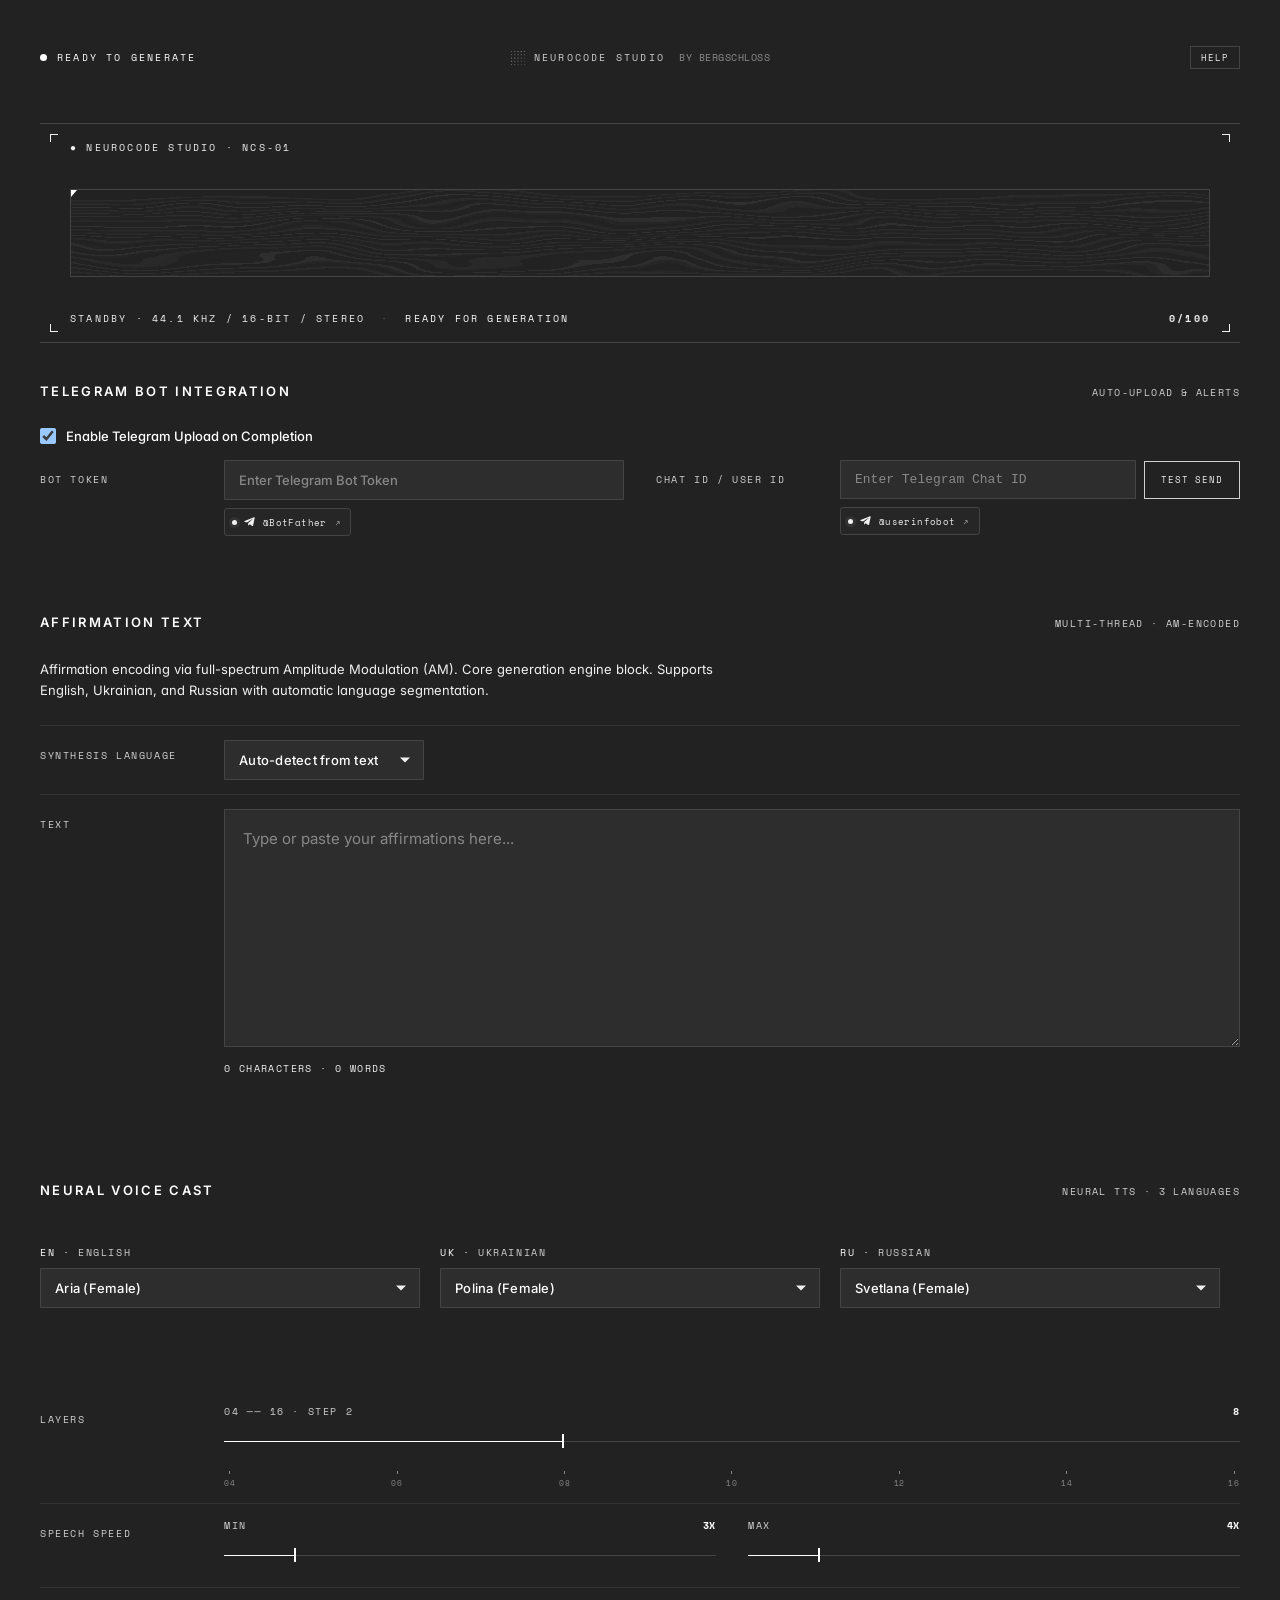
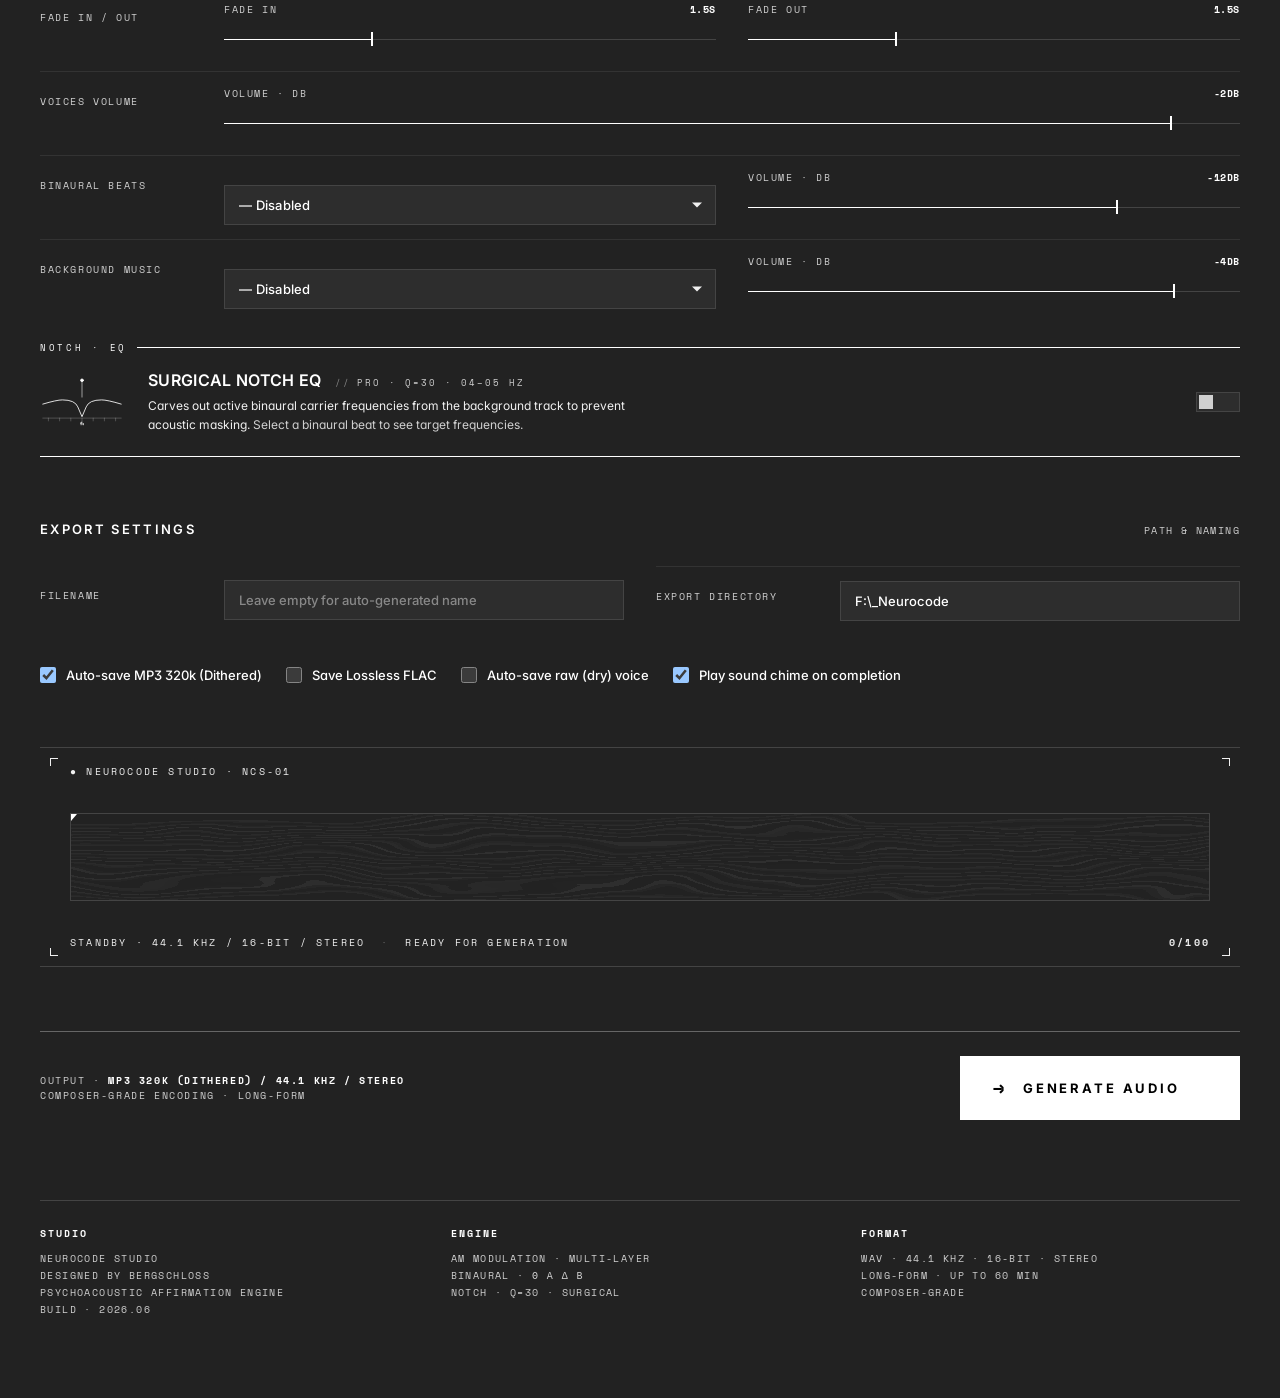
==== commit d8972b6b: "Remove duration and file size counter, keeping strictly character and word counts" ====
--- a/static/index.html
+++ b/static/index.html
@@ -174,7 +174,6 @@
         <textarea id="text-main" rows="8" oninput="onInput('main')" autocomplete="off" placeholder="Type or paste your affirmations here..."></textarea>
         <div class="info-row">
           <span id="count-main">0 characters · 0 words</span>
-          <span id="dur-main">Est. Duration: ~0s · Est. MP3 320k: ~0 MB</span>
         </div>
         <div class="lang-preview" id="preview-main"></div>
         <div class="help-block">Enter affirmation sentences to synthesize and layer across different speeds and carrier frequencies. The generated audio is experimental and is not a medical treatment.</div>
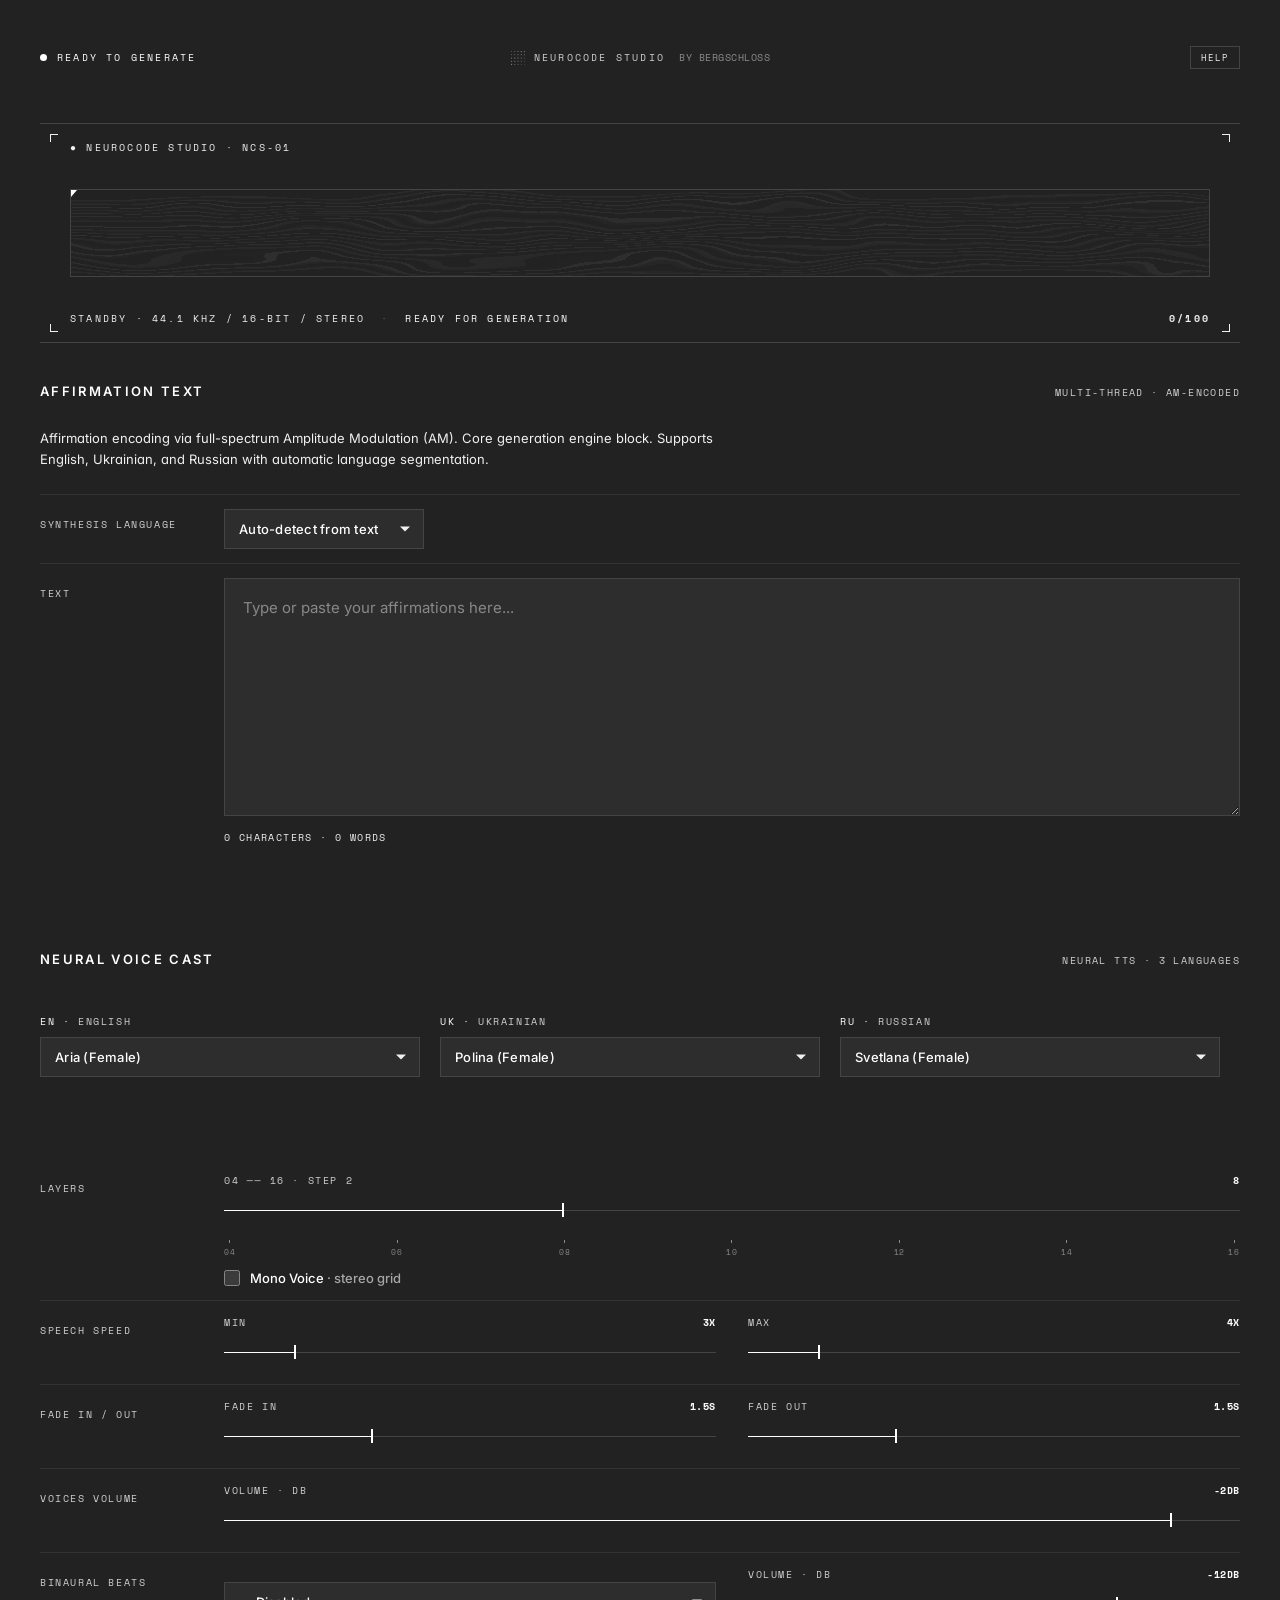
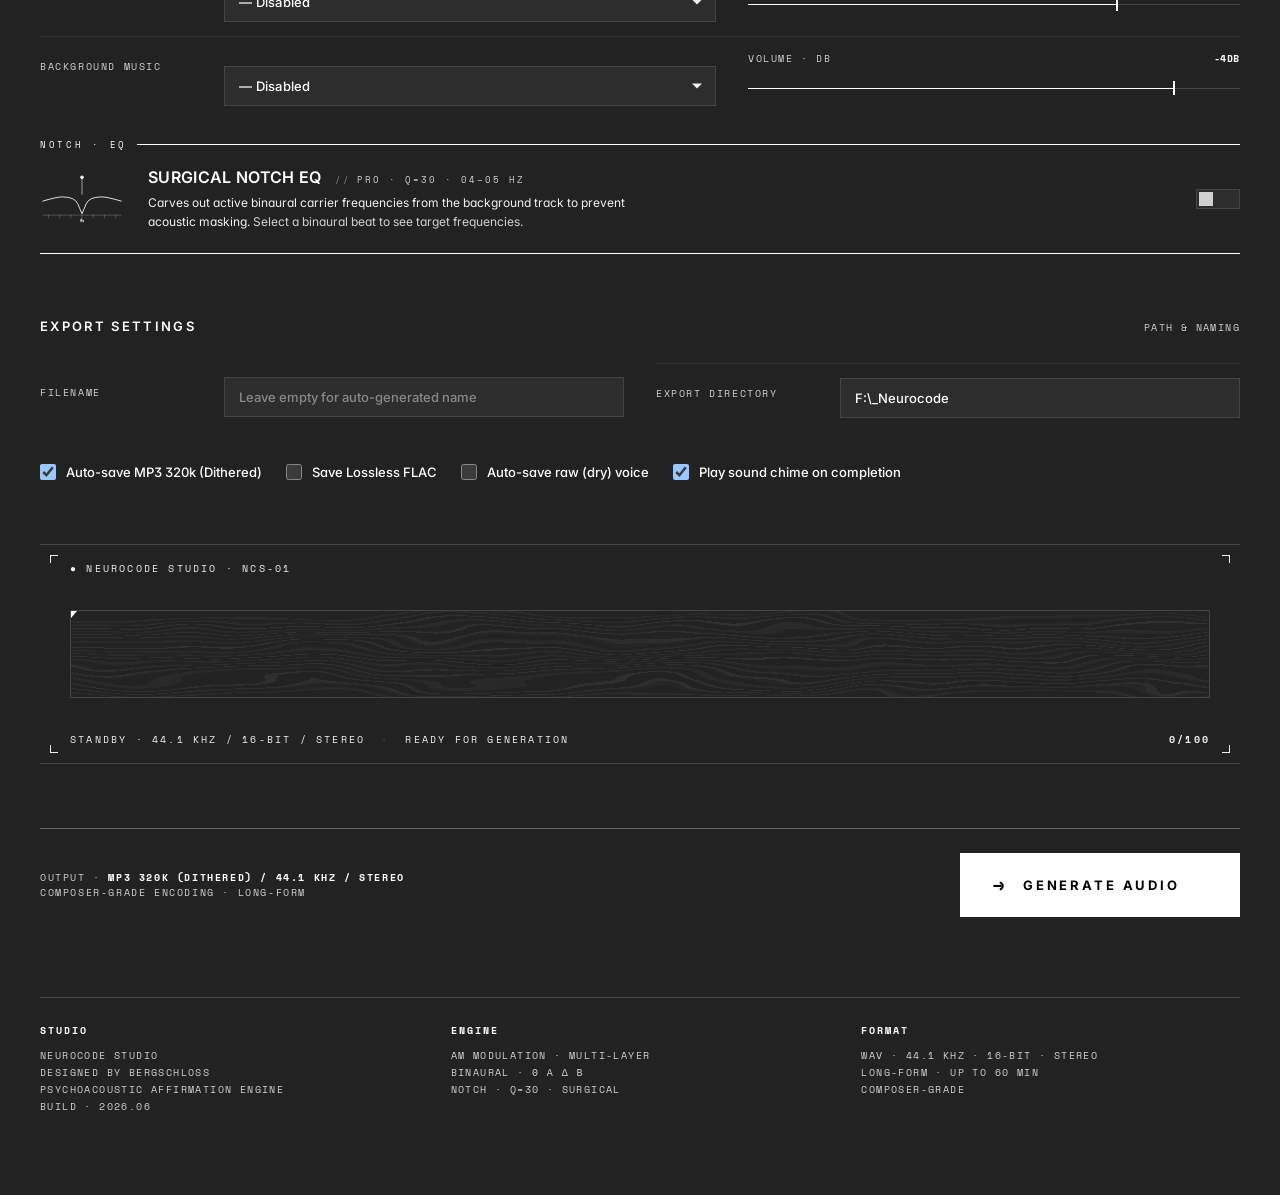
==== commit 7bf7c231: "feat(encoder): add optional mono voice mode and remove telegram integration New user-selectable enco" ====
--- a/static/index.html
+++ b/static/index.html
@@ -89,60 +89,6 @@
     </div>
   </div>
 
-  <!-- TELEGRAM EXPORT -->
-  <section class="section telegram-section">
-    <header class="section-head">
-      <div class="section-title">Telegram Bot Integration</div>
-      <div class="section-meta">Auto-Upload & Alerts</div>
-    </header>
-
-    <div style="margin-bottom: 16px; display: flex; align-items: center; gap: 10px;">
-      <label class="checkbox-container" style="display: flex; align-items: center; gap: 10px; font-size: 13px; font-weight: 500; cursor: pointer; color: var(--text-muted);">
-        <input type="checkbox" id="tg-enabled" checked style="width: 16px; height: 16px; accent-color: var(--accent-light); cursor: pointer;" onchange="toggleTgFields()"/>
-        <span>Enable Telegram Upload on Completion</span>
-      </label>
-    </div>
-
-    <div id="tg-fields-block" style="display: none; transition: opacity 0.3s ease;">
-      <div class="grid-two-cols telegram-fields-grid">
-        <div class="field">
-          <div class="field-label">Bot Token</div>
-          <div class="field-body">
-            <input class="telegram-token-input" type="text" id="tg-token" placeholder="Enter Telegram Bot Token" autocomplete="off" spellcheck="false"/>
-            <button class="telegram-helper" type="button" onclick="openTelegramHelper('BotFather')" aria-label="Open BotFather in Telegram">
-              <span class="telegram-helper-dot" aria-hidden="true"></span>
-              <svg class="telegram-helper-icon" viewBox="0 0 24 24" aria-hidden="true">
-                <path d="M21.4 3.4 18.2 19c-.2 1.1-.9 1.4-1.8.9l-4.9-3.6-2.4 2.3c-.3.3-.5.5-1 .5l.4-5 9-8.1c.4-.4-.1-.6-.6-.2L5.8 12.8 1 11.3c-1-.3-1-1 .2-1.5L20 2.6c.9-.3 1.7.2 1.4.8Z"/>
-              </svg>
-              <span>@BotFather</span>
-              <span class="telegram-helper-arrow" aria-hidden="true">↗</span>
-            </button>
-            <div class="help-block">HTTP API Token from @BotFather (e.g. 123456789:ABCDefGh...).</div>
-          </div>
-        </div>
-
-        <div class="field">
-          <div class="field-label">Chat ID / User ID</div>
-          <div class="field-body">
-            <div style="display: flex; gap: 8px; align-items: center;">
-              <input type="text" id="tg-chat-id" placeholder="Enter Telegram Chat ID" style="flex: 1; font-family: monospace;"/>
-              <button class="loader-settings-btn" id="btn-tg-test" style="height: 38px; padding: 0 16px; margin: 0; white-space: nowrap;" onclick="testTelegramConnection()">Test Send</button>
-            </div>
-            <button class="telegram-helper" type="button" onclick="openTelegramHelper('userinfobot')" aria-label="Open userinfobot in Telegram">
-              <span class="telegram-helper-dot" aria-hidden="true"></span>
-              <svg class="telegram-helper-icon" viewBox="0 0 24 24" aria-hidden="true">
-                <path d="M21.4 3.4 18.2 19c-.2 1.1-.9 1.4-1.8.9l-4.9-3.6-2.4 2.3c-.3.3-.5.5-1 .5l.4-5 9-8.1c.4-.4-.1-.6-.6-.2L5.8 12.8 1 11.3c-1-.3-1-1 .2-1.5L20 2.6c.9-.3 1.7.2 1.4.8Z"/>
-              </svg>
-              <span>@userinfobot</span>
-              <span class="telegram-helper-arrow" aria-hidden="true">↗</span>
-            </button>
-            <div class="help-block">Your personal Telegram User ID (e.g. 123456789). Do NOT enter the bot's ID. Use @userinfobot to find your ID.</div>
-          </div>
-        </div>
-      </div>
-    </div>
-  </section>
-
   <!-- SECTION 01 — TEXT INPUT -->
   <section class="section">
     <header class="section-head">
@@ -230,11 +176,15 @@
         <div class="slider-block" id="layers-slider-block">
           <div class="slider-meta"><span class="desc">04 ── 16 · step 2</span><span class="v" id="lbl-layers">8</span></div>
           <div class="slider-track">
-            <input type="range" id="layers" min="4" max="16" step="2" value="8" oninput="sync(this,'lbl-layers')"/>
+            <input type="range" id="layers" min="4" max="16" step="2" value="8" oninput="sync(this,'lbl-layers'); updateMonoHint();"/>
           </div>
           <div class="slider-ticks"><span>04</span><span>06</span><span>08</span><span>10</span><span>12</span><span>14</span><span>16</span></div>
         </div>
-        <div class="help-block">The number of parallel layers of AM-modulated speech to build psychoacoustic density. More layers create a thicker chorus effect but require more processing time.</div>
+        <label class="checkbox-container" style="display: flex; align-items: center; gap: 10px; font-size: 13px; font-weight: 500; cursor: pointer; color: var(--text-muted); margin-top: 12px;">
+          <input type="checkbox" id="mono-voice" style="width: 16px; height: 16px; accent-color: var(--accent-light); cursor: pointer;"/>
+          <span>Mono Voice <span id="mono-voice-hint" style="opacity:.6"></span></span>
+        </label>
+        <div class="help-block">The number of parallel layers of AM-modulated speech to build psychoacoustic density. More layers create a thicker chorus effect but require more processing time. <strong>Mono Voice</strong> is an optional mode that encodes the voice as a single carrier grid, identical in both channels, at half the layer count — intended for loudspeaker playback. Binaural beats and background music stay in stereo.</div>
       </div>
     </div>
 
@@ -511,19 +461,7 @@
 
   <div class="error-text" id="err-txt"></div>
 
-  <!-- TELEGRAM UPLOADING STATUS WIDGET -->
-  <div id="tg-upload-wrap" style="display: none; margin-top: 16px; padding: 16px 20px; border: 1px solid rgba(0, 136, 204, 0.25); border-radius: 8px; background: rgba(0, 136, 204, 0.04); transition: all 0.3s ease;">
-    <div style="display: flex; justify-content: space-between; align-items: center; margin-bottom: 10px;">
-      <div style="display: flex; align-items: center; gap: 10px; font-family: 'Space Mono', monospace; font-size: 12px; color: #0088cc; font-weight: 600;">
-        <svg width="15" height="15" viewBox="0 0 24 24" fill="currentColor" style="flex-shrink: 0;"><path d="M21.4 3.4 18.2 19c-.2 1.1-.9 1.4-1.8.9l-4.9-3.6-2.4 2.3c-.3.3-.5.5-1 .5l.4-5 9-8.1c.4-.4-.1-.6-.6-.2L5.8 12.8 1 11.3c-1-.3-1-1 .2-1.5L20 2.6c.9-.3 1.7.2 1.4.8Z"/></svg>
-        <span id="tg-upload-status-text">Uploading audio to Telegram Bot...</span>
-      </div>
-      <span id="tg-upload-badge" style="font-size: 10px; font-weight: 700; font-family: 'Space Mono', monospace; padding: 3px 8px; border-radius: 4px; background: rgba(0, 136, 204, 0.15); color: #0088cc; letter-spacing: 0.5px;">UPLOADING</span>
-    </div>
-    <div style="height: 4px; background: rgba(255,255,255,0.06); border-radius: 2px; overflow: hidden; position: relative;">
-      <div id="tg-upload-fill" class="tg-upload-animated-bar" style="height: 100%; width: 40%; background: #0088cc; border-radius: 2px; position: absolute;"></div>
-    </div>
-  </div>
+
 
   <!-- SUCCESS NOTIFICATION -->
   <div class="success-wrap" id="success-wrap" style="display: none; text-align: center; padding: 24px; border: 1px solid var(--border-color); border-radius: 8px; background: rgba(255,255,255,0.01); margin-top: 20px;">
--- a/static/style.css
+++ b/static/style.css
@@ -5,14 +5,7 @@
 
 *,*::before,*::after{margin:0;padding:0;box-sizing:border-box}
 
-@keyframes tgPulseGlide {
-  0% { left: 0%; width: 25%; }
-  50% { left: 45%; width: 45%; }
-  100% { left: 75%; width: 25%; }
-}
-.tg-upload-animated-bar {
-  animation: tgPulseGlide 1.6s infinite ease-in-out;
-}
+
 
 :root{
   --bg:#222222;
@@ -689,75 +682,7 @@
   background: rgba(255,255,255,0.05);
 }
 
-.telegram-helper {
-  display: inline-flex;
-  align-items: center;
-  gap: 7px;
-  min-height: 28px;
-  margin-top: 8px;
-  padding: 5px 9px 5px 7px;
-  border: 1px solid var(--rule);
-  border-radius: 3px;
-  background: rgba(255,255,255,.018);
-  color: var(--ink-2);
-  font-family: var(--t-mono);
-  font-size: 9px;
-  letter-spacing: .04em;
-  cursor: pointer;
-  transition: border-color .18s ease, color .18s ease, background .18s ease;
-}
-
-.telegram-token-input {
-  display: block;
-  width: 100%;
-  box-sizing: border-box;
-  font-family: var(--t-mono);
-}
-
-.telegram-fields-grid .field {
-  padding-top: 0;
-  border-top: 0;
-}
-
-.telegram-fields-grid .field-label {
-  padding-top: 12px;
-}
-
-.telegram-helper:hover {
-  border-color: var(--ink);
-  background: rgba(255,255,255,.055);
-  color: var(--ink);
-}
-
-.telegram-helper:focus-visible {
-  outline: 1px solid var(--ink);
-  outline-offset: 2px;
-}
-
-.telegram-helper-dot {
-  width: 5px;
-  height: 5px;
-  border-radius: 50%;
-  background: currentColor;
-  box-shadow: 0 0 0 3px rgba(255,255,255,.055);
-}
-
-.telegram-helper-icon {
-  width: 12px;
-  height: 12px;
-  fill: currentColor;
-}
-
-.telegram-helper-arrow {
-  margin-left: 1px;
-  opacity: .55;
-  transition: transform .18s ease, opacity .18s ease;
-}
-
-.telegram-helper:hover .telegram-helper-arrow {
-  opacity: 1;
-  transform: translate(1px, -1px);
-}
+
 
 /* System help blocks */
 .help-block {
